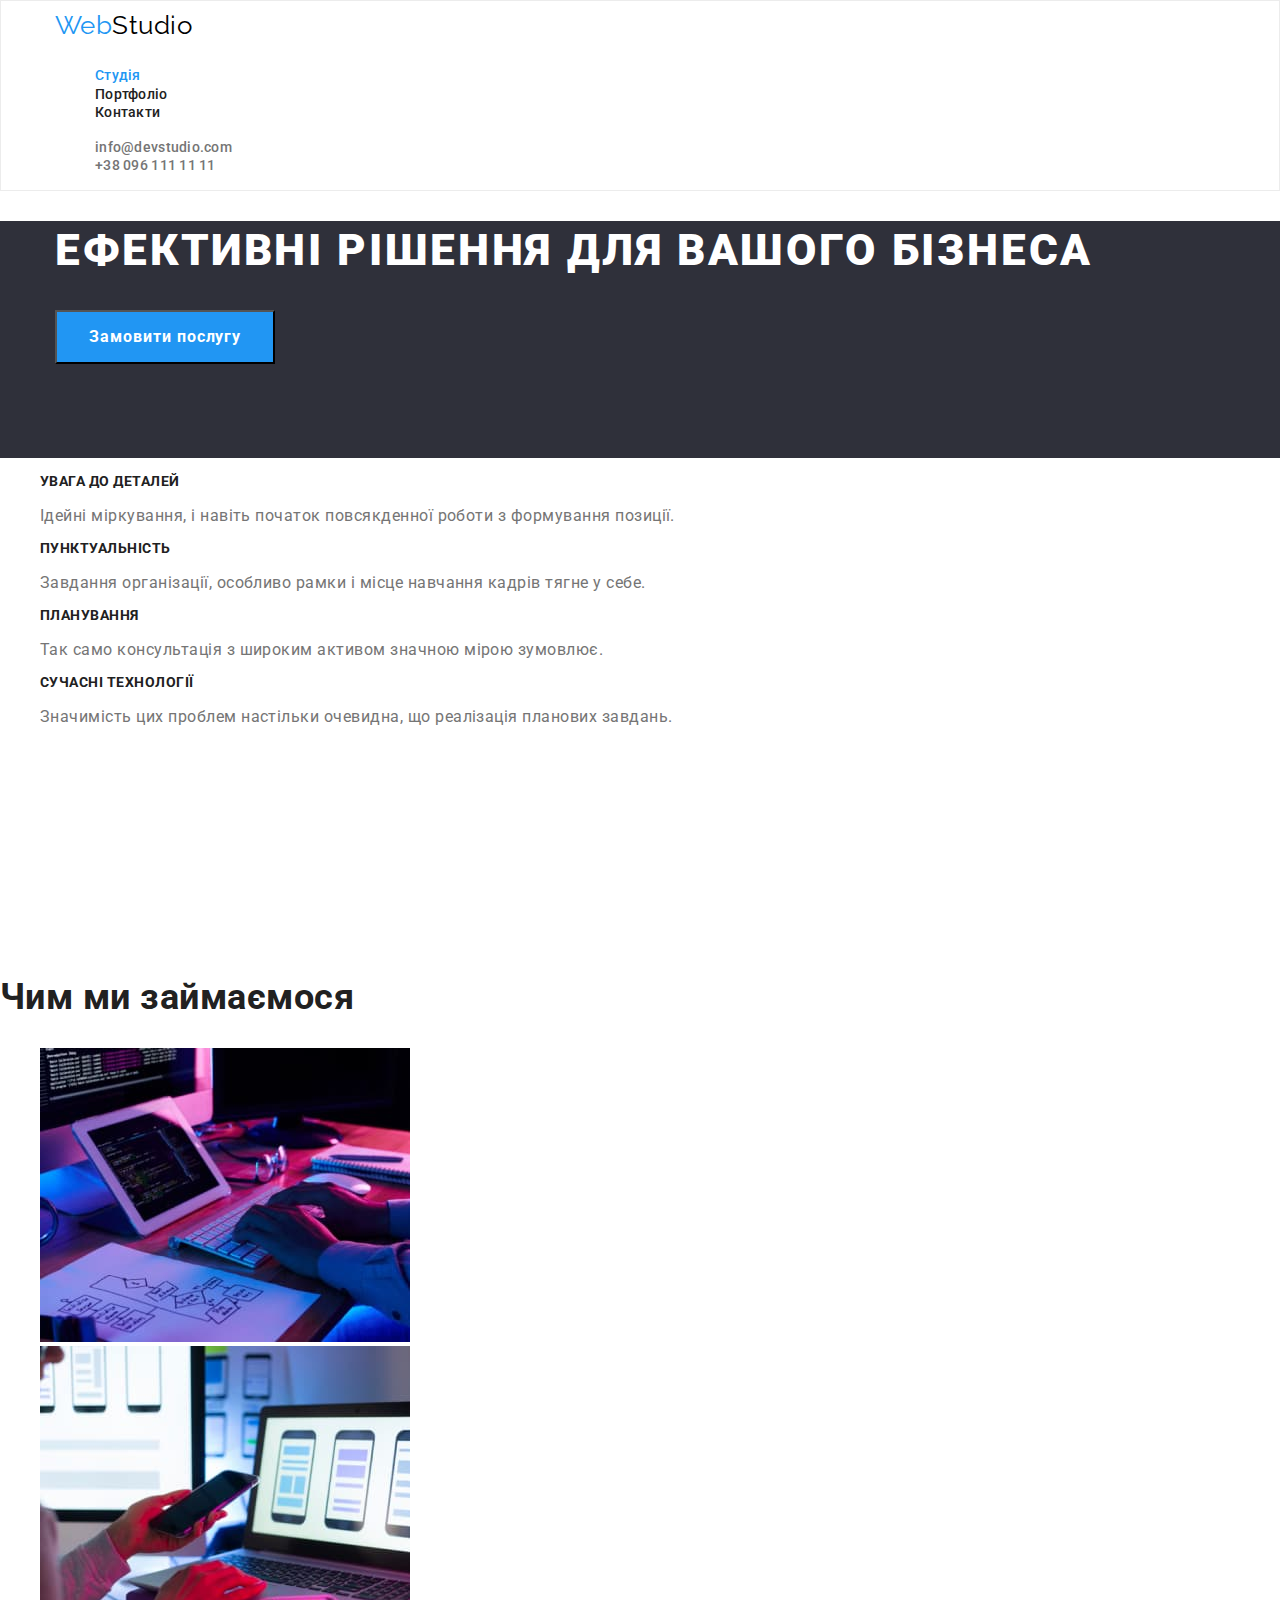
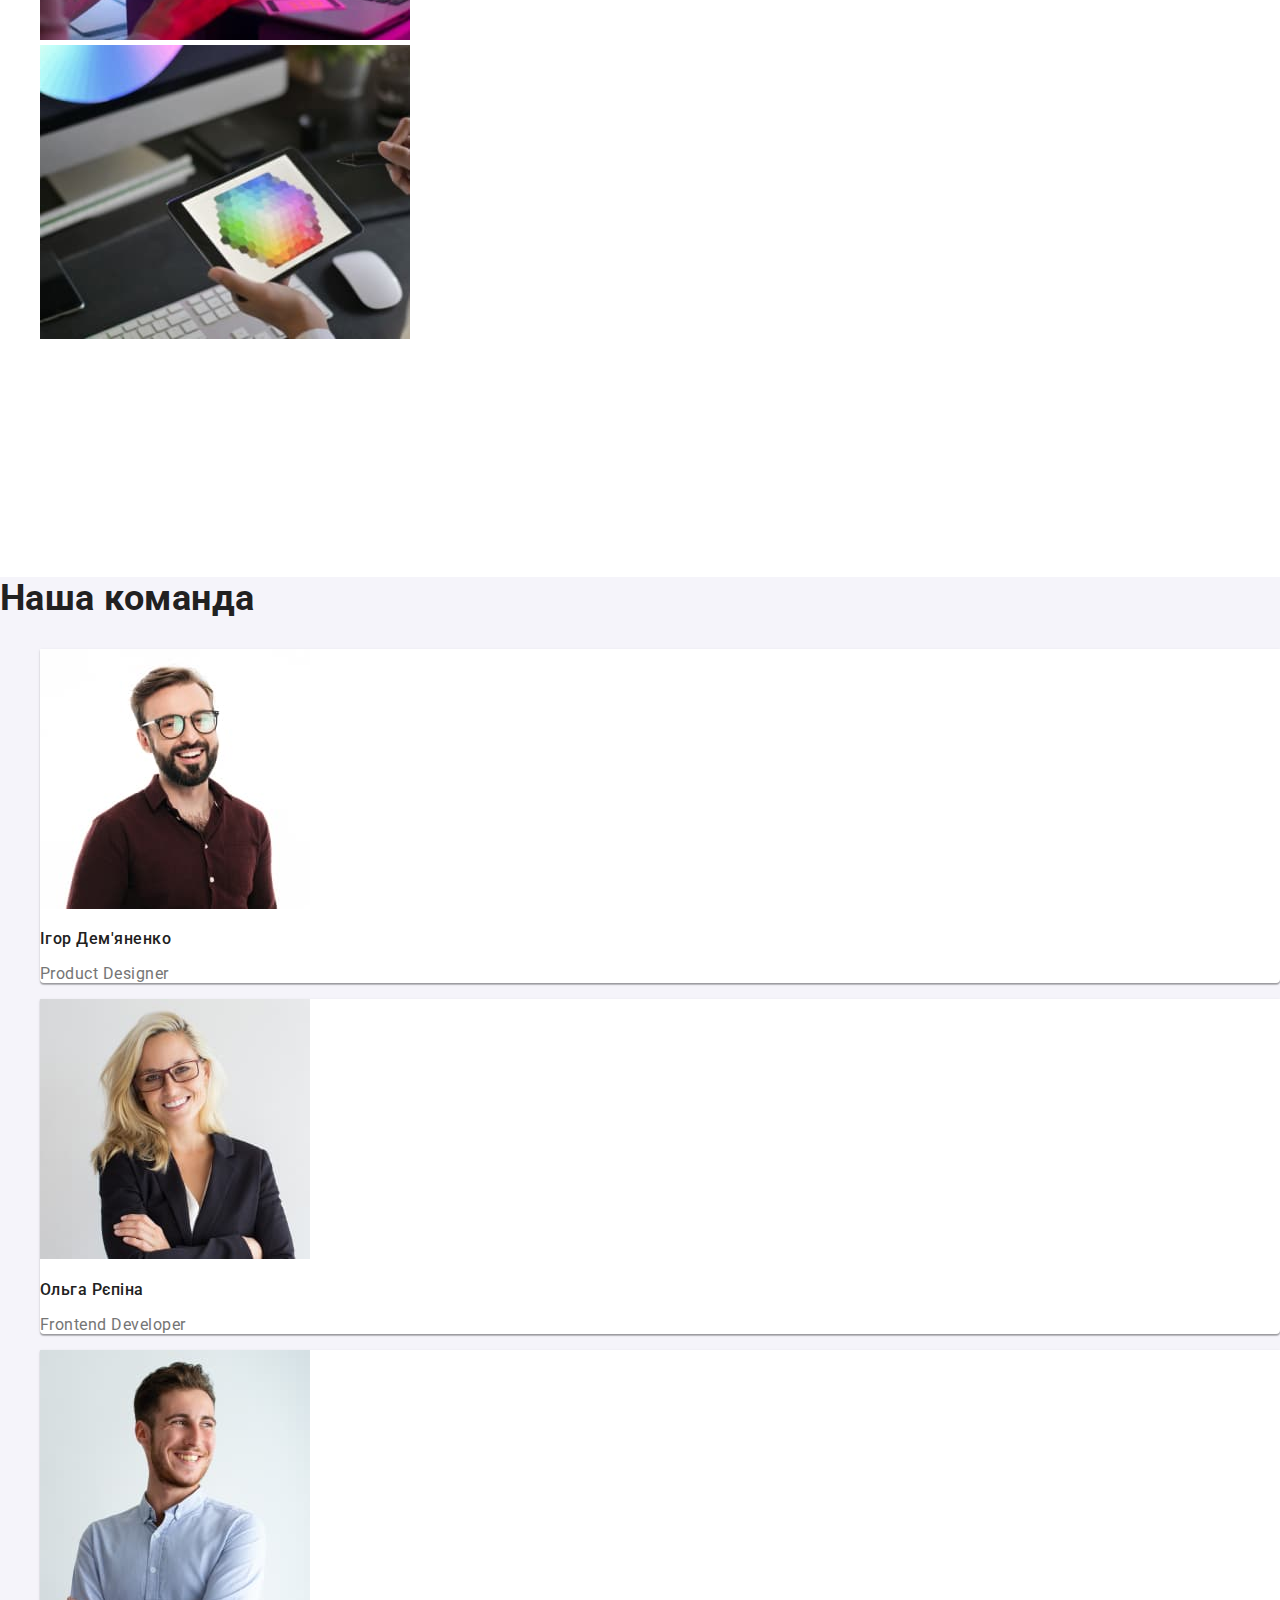
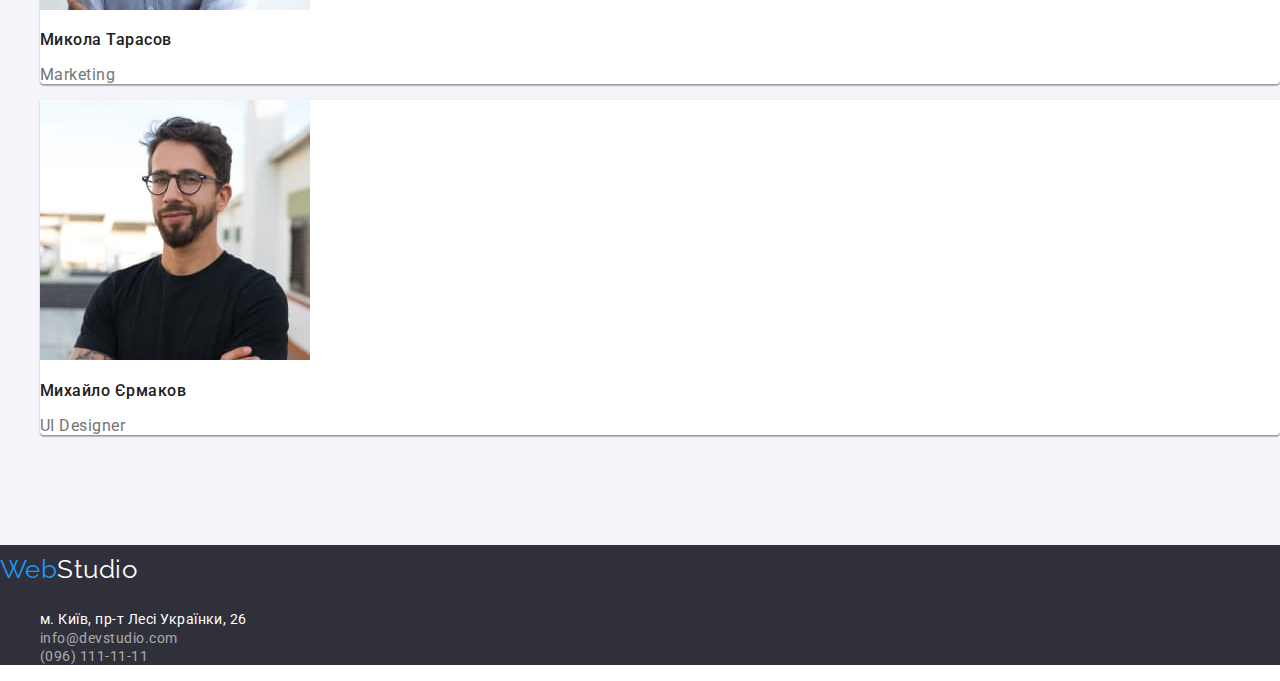
==== index.html @ f7957f2c "Створив контейнери" ====
<!DOCTYPE html>
<html lang="uk">
  <head>
    <meta charset="UTF-8" />
    <meta http-equiv="X-UA-Compatible" content="IE=edge" />
    <meta name="viewport" content="width=device-width, initial-scale=1.0" />
    <title>Document</title>
    <link rel="preconnect" href="https://fonts.googleapis.com" />
    <link rel="preconnect" href="https://fonts.gstatic.com" crossorigin />
    <link
      href="https://fonts.googleapis.com/css2?family=Raleway:wght@700&family=Roboto:wght@400;500;700;900&display=swap"
      rel="stylesheet"
    />
    <link
      rel="stylesheet"
      href="https://cdnjs.cloudflare.com/ajax/libs/modern-normalize/1.1.0/modern-normalize.min.css"
    />
    <link rel="stylesheet" href="./css/styles.css" />
  </head>

  <body>
    <!-- Шапка сайта -->

    <header class="header">
      <div class="container">
        <a href="./index.html" lang="en" class="logo">
          <span class="logo-web">Web</span
          ><span class="logo-studio">Studio</span>
        </a>

        <nav>
          <ul class="site-nav list">
            <li><a href="./index.html" class="link current">Студія</a></li>
            <li><a href="./portfolio.html" class="link">Портфоліо</a></li>
            <li><a href="#" class="link">Контакти</a></li>
          </ul>
        </nav>

        <ul class="nav list">
          <li>
            <a href="mailto:info@devstudio.com" class="item"
              >info@devstudio.com</a
            >
          </li>
          <li>
            <a href="tel:+380961111111" class="item">+38 096 111 11 11</a>
          </li>
        </ul>
      </div>
    </header>

    <main>
      <!-- Герой -->
      <section class="hero">
        <div class="container">
          <h1 class="hero-title">Ефективні рішення для вашого бізнеса</h1>
          <button class="button" type="button">Замовити послугу</button>
        </div>
      </section>

      <!-- Переваги -->
      <section class="section">
        <h2 hidden>Наши переваги</h2>
        <ul class="section list">
          <li>
            <h3 class="section-title">Увага до деталей</h3>
            <p class="subtitle">
              Ідейні міркування, і навіть початок повсякденної роботи з
              формування позиції.
            </p>
          </li>
          <li>
            <h3 class="section-title">Пунктуальність</h3>
            <p class="subtitle">
              Завдання організації, особливо рамки і місце навчання кадрів тягне
              у себе.
            </p>
          </li>
          <li>
            <h3 class="section-title">Планування</h3>
            <p class="subtitle">
              Так само консультація з широким активом значною мірою зумовлює.
            </p>
          </li>
          <li>
            <h3 class="section-title">Сучасні технології</h3>
            <p class="subtitle">
              Значимість цих проблем настільки очевидна, що реалізація планових
              завдань.
            </p>
          </li>
        </ul>
      </section>

      <!-- Що робимо -->
      <section class="section-work">
        <h2 class="work-title">Чим ми займаємося</h2>
        <ul class="section list">
          <li>
            <img
              src="./images/pict1.jpg"
              alt="Друкує на клавіатурі компьютера"
              width="370"
            />
          </li>
          <li>
            <img
              src="./images/pict2.jpg"
              alt="Працює з ноутбуком"
              width="370"
            />
          </li>
          <li>
            <img src="./images/pict3.jpg" alt="Малює на планшеті" width="370" />
          </li>
        </ul>
      </section>

      <!-- Наша команда -->
      <section class="section-team">
        <h2 class="team-title">Наша команда</h2>
        <ul class="team list">
          <li class="tiam-foto">
            <img src="./images/photo1.jpg" alt="Ігор" width="270" />
            <h3 class="title">Ігор Дем'яненко</h3>
            <p class="subtitle">Product Designer</p>
          </li>
          <li class="tiam-foto">
            <img src="./images/photo2.jpg" alt="Ольга" width="270" />
            <h3 class="title">Ольга Рєпіна</h3>
            <p class="subtitle">Frontend Developer</p>
          </li>
          <li class="tiam-foto">
            <img src="./images/photo3.jpg" alt="Микола" width="270" />
            <h3 class="title">Микола Тарасов</h3>
            <p class="subtitle">Marketing</p>
          </li>
          <li class="tiam-foto">
            <img src="./images/photo4.jpg" alt="Михайло" width="270" />
            <h3 class="title">Михайло Єрмаков</h3>
            <p class="subtitle">UI Designer</p>
          </li>
        </ul>
      </section>
    </main>

    <!-- Футер -->
    <footer class="footer">
      <a href="./index.html" lang="en" class="logo">
        <span class="logo-webf">Web</span
        ><span class="logo-studiof">Studio</span>
      </a>

      <address>
        <ul class="nav list">
          <li>
            <a
              class="items"
              href="https://goo.gl/maps/CPtrU1FHBa2aNyZL9"
              target="_blank"
              rel="noopener noreferrer nofollow"
            >
              м. Київ, пр-т Лесі Українки, 26</a
            >
          </li>
          <li>
            <a class="items-contact" href="mailto:info@devstudio.com"
              >info@devstudio.com</a
            >
          </li>
          <li>
            <a class="items-contact" href="tel:+380961111111"
              >(096) 111-11-11</a
            >
          </li>
        </ul>
      </address>
    </footer>
  </body>
</html>
---- css/styles.css ----
/* колір основного тексту #212121*/
/* вторинний колір тексту rgba(117, 117, 117, 1) */
/* білий #FFFFFF */
/* акцент #2196F3 */
/* вторинний колір фона #F5F4FA */
/* колір контактів #757575 */

:root {
  --primary-text-color: #212121;
  --color-white: #ffffff;
  --text-color: #757575;
  --accent-color: #2196f3;
  --background-color-primary: #2f303a;
  --background-color: #f5f5f5;
  --background-color-sekondary: #f5f4fa;
  --color-logo: #000000;
  --background-color-button: #188ce8;
  --font-family-primary: Roboto;
  --font-family-sekondary: Raleway;
  --color-text-contact: rgba(255, 255, 255, 0.6);
}

body {
  color: var(--primary-text-color);
  font-family: Roboto, sans-serif;
  letter-spacing: 0.03em;
}

.list {
  list-style: none;
}

/* Лого */

.header {
  border: 1px solid #ececec;
}
.container {
  width: 100%;
  max-width: 1200px;
  margin: 0 auto;
  padding: 0 15px;
}

.logo {
  padding-top: 24px;
  padding-bottom: 25px;

  font-family: var(--font-family-sekondary);
  font-size: 26px;
  line-height: 1.9;
  text-decoration: none;
}
.logo .logo-web {
  color: var(--accent-color);
}
.logo .logo-web:hover,
.logo .logo-web:focus {
  color: var(--primary-text-color);
}

.logo .logo-studio {
  color: var(--color-logo);
}

.logo .logo-studio:hover,
.logo .logo-studio:focus {
  color: var(--accent-color);
}

.site-nav .link {
  color: var(--primary-text-color);
  padding: 32px 0;

  font-weight: 500;
  font-size: 14px;
  line-height: 1.14;
  letter-spacing: 0.02em;
  text-decoration: none;
}

.site-nav .link:hover,
.site-nav .link:focus {
  color: var(--accent-color);
}

.site-nav .link.current {
  color: var(--accent-color);
}

.nav .item {
  color: var(--text-color);

  font-weight: 500;
  font-size: 14px;
  line-height: 1.14;
  letter-spacing: 0.02em;
  text-decoration: none;
}

.nav .item:hover,
.nav .item:focus {
  color: var(--accent-color);
}

/* Стилі для index.html */

/* Header */

.header {
  background-color: var(--color-white);
}

/* Hero */

.hero {
  padding-bottom: 94px;

  background-color: var(--background-color-primary);
}

.conteiner-hero {
}
.hero-title {
  color: var(--color-white);

  font-weight: 900;
  font-size: 44px;
  line-height: 1.36;
  letter-spacing: 0.06em;
  text-transform: uppercase;
}

.button {
  cursor: pointer;

  padding: 10px 32px;

  color: var(--color-white);
  background-color: var(--accent-color);

  font-family: inherit;
  font-weight: 700;
  font-size: 16px;
  line-height: 1.88;
  letter-spacing: 0.06em;
}

.button:hover,
.button:focus {
  color: var(--color-white);
  background-color: var(--background-color-button);
}

/* Section Переваги */

.section {
  padding-bottom: 94px;
}

.section-title {
  color: var(--primary-text-color);

  font-size: 14px;
  line-height: 1.14;
  text-transform: uppercase;
}

.subtitle {
  color: var(--text-color);

  font-size: 14px;
  line-height: 1.7;
}

/* Section Що робимо */
.section-work {
  padding-bottom: 94px;
}

.work-title {
  color: var(--primary-text-color);

  font-size: 36px;
  line-height: 1.17;
}

/* Section Наша команда */

.section-team {
  padding-bottom: 94px;
  background-color: var(--background-color-sekondary);
}
.team-title {
  color: var(--primary-text-color);

  font-size: 36px;
  line-height: 1.17;
}

.tiam-foto {
  background-color: var(--color-white);
  box-shadow: 0px 1px 3px rgba(0, 0, 0, 0.12), 0px 1px 1px rgba(0, 0, 0, 0.14),
    0px 2px 1px rgba(0, 0, 0, 0.2);
  border-radius: 0px 0px 4px 4px;
}

.title {
  color: var(--primary-text-color);

  font-weight: 500;
  font-size: 16px;
  line-height: 1.19;
}

.subtitle {
  color: var(--text-color);

  font-size: 16px;
  line-height: 1.19;
}

/* Footer */

.logo .logo-webf {
  color: var(--accent-color);
}

.logo .logo-webf:hover,
.logo .logo-webf:focus {
  color: var(--color-white);
}

.logo .logo-studiof {
  color: var(--color-white);
}

.logo .logo-studiof:hover,
.logo .logo-studiof:focus {
  color: var(--accent-color);
}

.footer {
  background-color: var(--background-color-primary);
}

.nav .items {
  color: var(--color-white);

  font-style: normal;
  font-size: 14px;
  line-height: 1.17;
  text-decoration: none;
}

.nav .items:hover,
.nav .items:focus {
  color: var(--accent-color);
}

.nav .items-contact {
  color: var(--color-text-contact);

  font-style: normal;
  font-size: 14px;
  line-height: 1.17;
  text-decoration: none;
}

.nav .items-contact:hover,
.nav .items-contact:focus {
  color: var(--accent-color);
}

/* Стилі для portfolio.html */

/* Кнопки навігації */
.project {
  padding-top: 94px;
  padding-bottom: 94px;
}

.btn {
  display: flex;
  justify-content: center;
  margin-bottom: 50px;
}

.buttons {
  cursor: pointer;

  padding: 6px 22px;

  color: var(--primary-text-color);
  background-color: var(--background-color-sekondary);
  box-shadow: 0px 3px 1px rgba(0, 0, 0, 0.1), 0px 1px 2px rgba(0, 0, 0, 0.08),
    0px 2px 2px rgba(0, 0, 0, 0.12);
  border-radius: 4px;
  border: none;

  font-family: inherit;
  font-weight: 500;
  font-size: 16px;
  line-height: 1.63;
  text-align: center;
}

.buttons:hover,
.buttons:focus {
  color: var(--color-white);
  background-color: var(--accent-color);
}

/* Наші проекти */

.section-project {
  background-color: var(--color-white);
  border: 1px solid #eeeeee;
}

.aside-subject {
  color: var(--primary-text-color);

  font-size: 18px;
  line-height: 2;
  letter-spacing: 0.06em;
}

.subject {
  color: var(--text-color);

  font-size: 16px;
  line-height: 1.88;
}
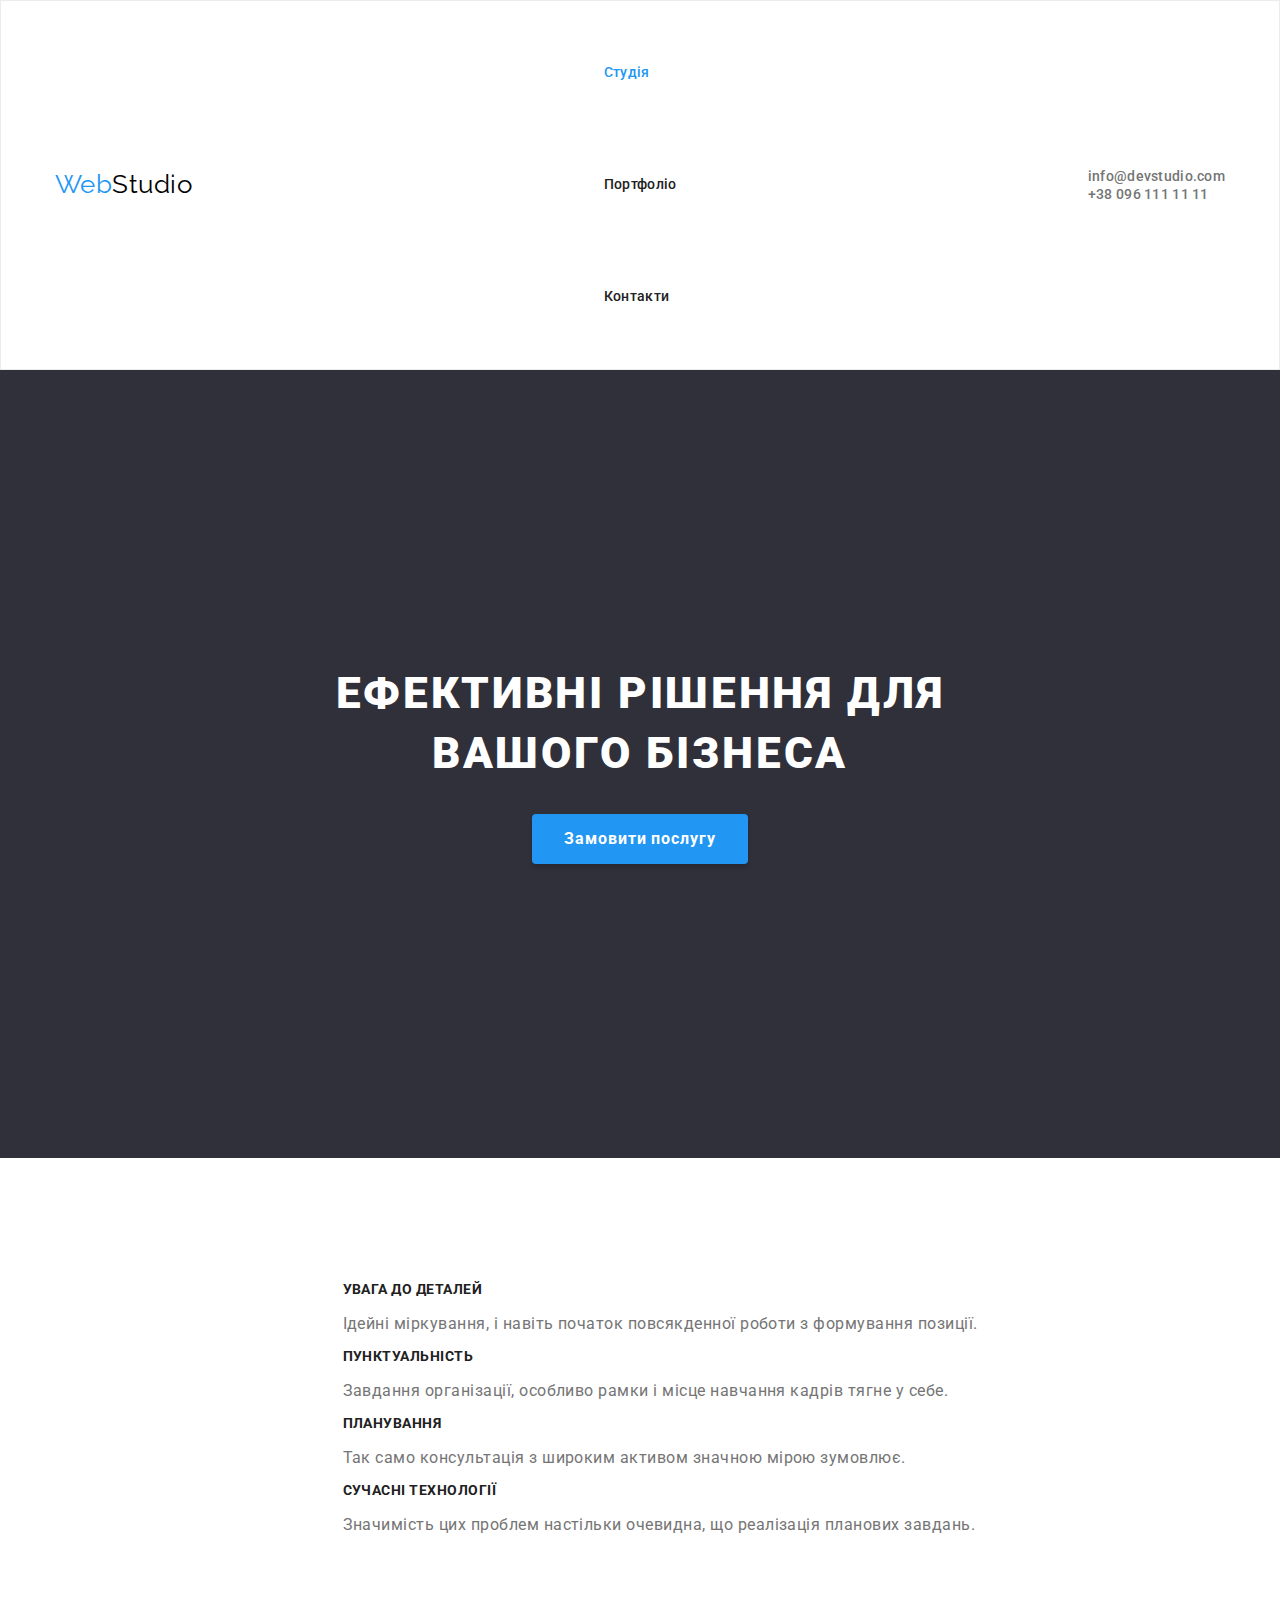
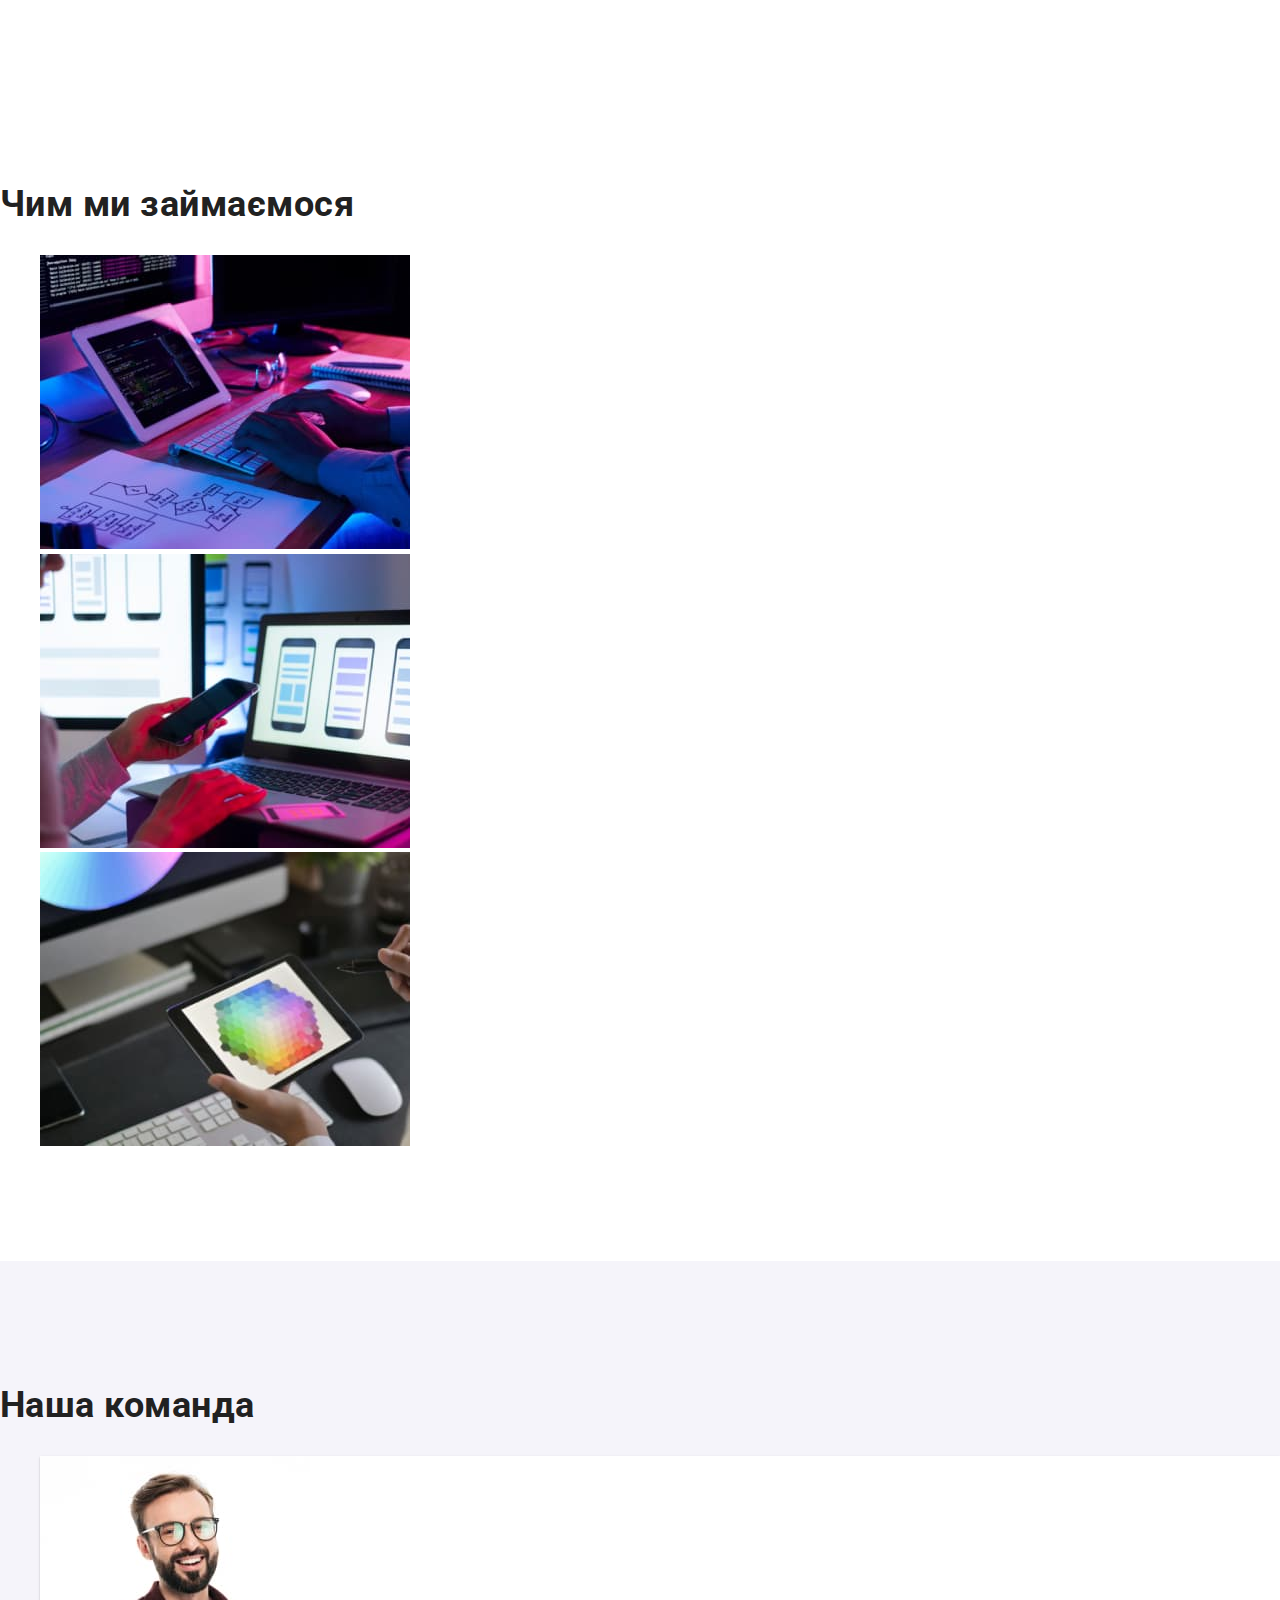
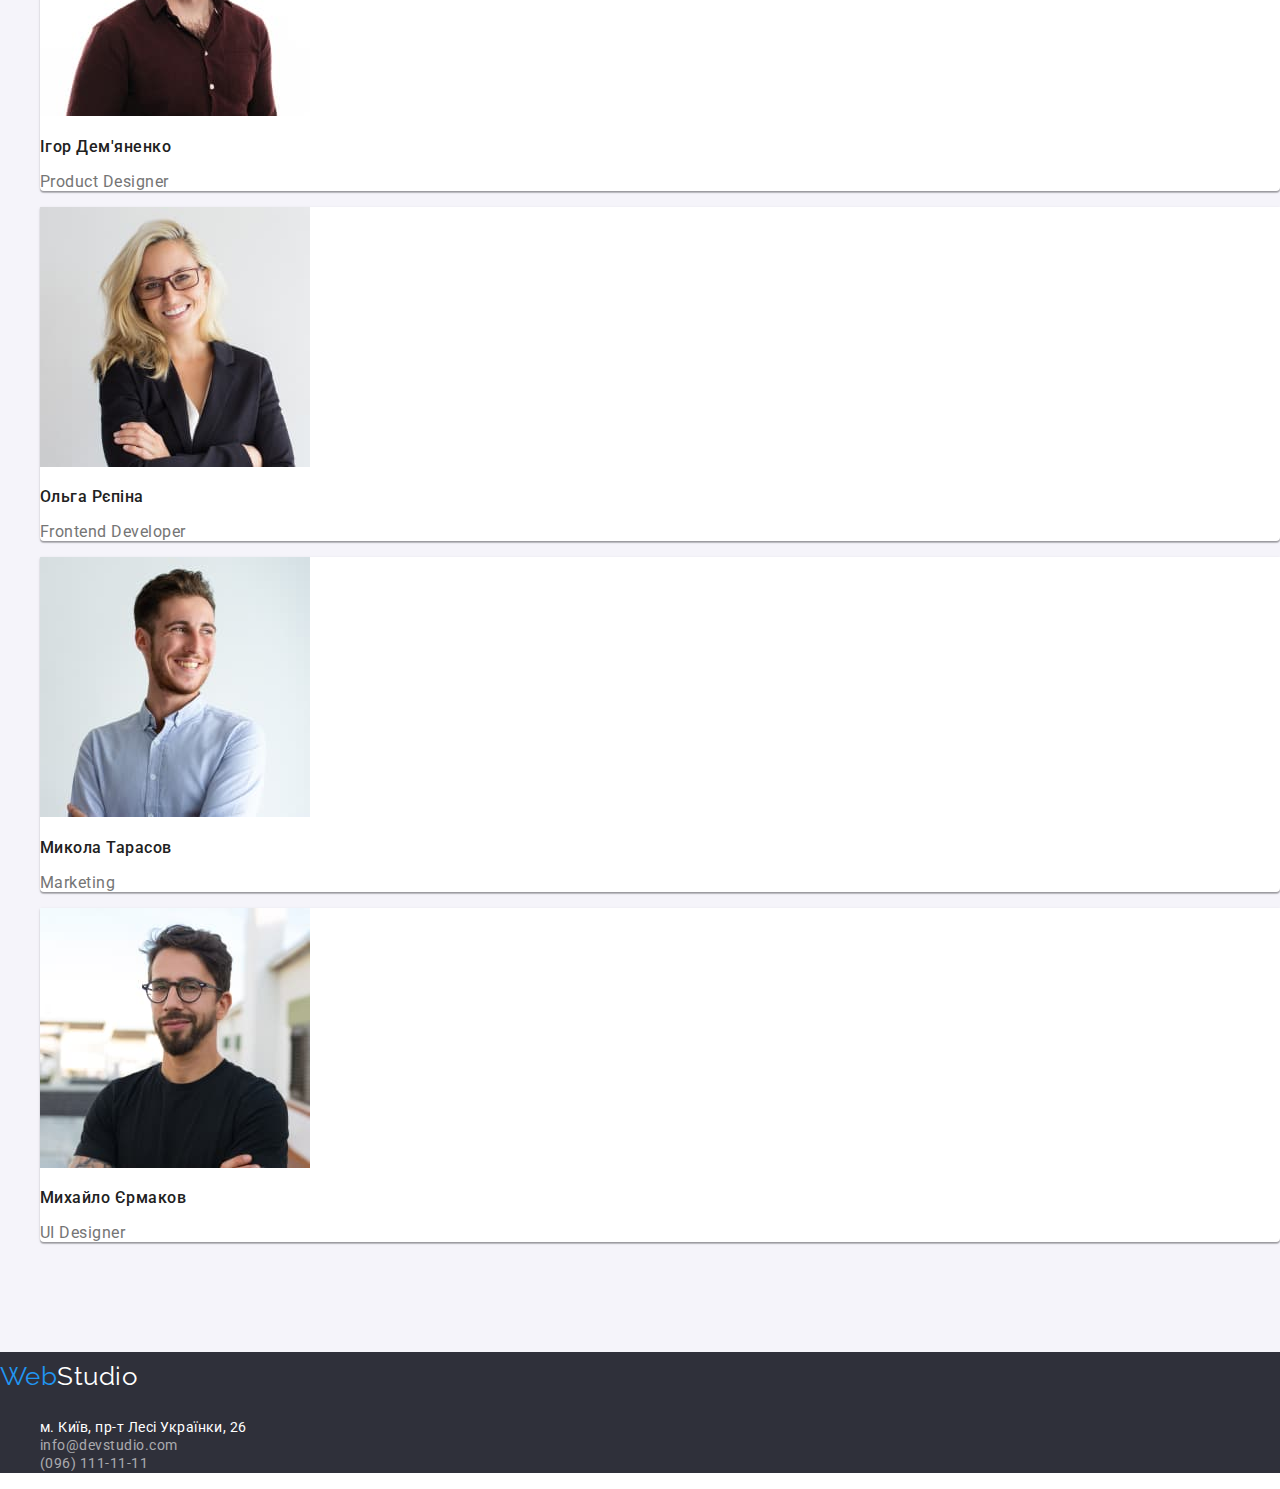
==== commit 18297825: "Вирівняв героя" ====
--- a/index.html
+++ b/index.html
@@ -22,17 +22,21 @@
     <!-- Шапка сайта -->
 
     <header class="header">
-      <div class="container">
+      <div class="container-header">
         <a href="./index.html" lang="en" class="logo">
           <span class="logo-web">Web</span
           ><span class="logo-studio">Studio</span>
         </a>
 
         <nav>
-          <ul class="site-nav list">
-            <li><a href="./index.html" class="link current">Студія</a></li>
-            <li><a href="./portfolio.html" class="link">Портфоліо</a></li>
-            <li><a href="#" class="link">Контакти</a></li>
+          <ul class="list">
+            <li class="nav-item">
+              <a href="./index.html" class="link current">Студія</a>
+            </li>
+            <li class="nav-item">
+              <a href="./portfolio.html" class="link">Портфоліо</a>
+            </li>
+            <li class="nav-item"><a href="#" class="link">Контакти</a></li>
           </ul>
         </nav>
 
@@ -52,44 +56,46 @@
     <main>
       <!-- Герой -->
       <section class="hero">
-        <div class="container">
+        <div class="container-hero">
           <h1 class="hero-title">Ефективні рішення для вашого бізнеса</h1>
           <button class="button" type="button">Замовити послугу</button>
         </div>
       </section>
 
       <!-- Переваги -->
-      <section class="section">
-        <h2 hidden>Наши переваги</h2>
-        <ul class="section list">
-          <li>
-            <h3 class="section-title">Увага до деталей</h3>
-            <p class="subtitle">
-              Ідейні міркування, і навіть початок повсякденної роботи з
-              формування позиції.
-            </p>
-          </li>
-          <li>
-            <h3 class="section-title">Пунктуальність</h3>
-            <p class="subtitle">
-              Завдання організації, особливо рамки і місце навчання кадрів тягне
-              у себе.
-            </p>
-          </li>
-          <li>
-            <h3 class="section-title">Планування</h3>
-            <p class="subtitle">
-              Так само консультація з широким активом значною мірою зумовлює.
-            </p>
-          </li>
-          <li>
-            <h3 class="section-title">Сучасні технології</h3>
-            <p class="subtitle">
-              Значимість цих проблем настільки очевидна, що реалізація планових
-              завдань.
-            </p>
-          </li>
-        </ul>
+      <section class="section-benefits">
+        <div class="container-benefits">
+          <h2 hidden>Наши переваги</h2>
+          <ul class="section list">
+            <li>
+              <h3 class="section-title">Увага до деталей</h3>
+              <p class="subtitle">
+                Ідейні міркування, і навіть початок повсякденної роботи з
+                формування позиції.
+              </p>
+            </li>
+            <li>
+              <h3 class="section-title">Пунктуальність</h3>
+              <p class="subtitle">
+                Завдання організації, особливо рамки і місце навчання кадрів
+                тягне у себе.
+              </p>
+            </li>
+            <li>
+              <h3 class="section-title">Планування</h3>
+              <p class="subtitle">
+                Так само консультація з широким активом значною мірою зумовлює.
+              </p>
+            </li>
+            <li>
+              <h3 class="section-title">Сучасні технології</h3>
+              <p class="subtitle">
+                Значимість цих проблем настільки очевидна, що реалізація
+                планових завдань.
+              </p>
+            </li>
+          </ul>
+        </div>
       </section>
 
       <!-- Що робимо -->
--- a/css/styles.css
+++ b/css/styles.css
@@ -35,7 +35,11 @@
 .header {
   border: 1px solid #ececec;
 }
-.container {
+
+.container-header {
+  display: flex;
+  justify-content: space-between;
+  align-items: center;
   width: 100%;
   max-width: 1200px;
   margin: 0 auto;
@@ -68,8 +72,14 @@
   color: var(--accent-color);
 }
 
-.site-nav .link {
-  color: var(--primary-text-color);
+.nav-item {
+  display: flex;
+  padding: 16px 0;
+  margin: 0;
+}
+.nav-item .link {
+  color: var(--primary-text-color);
+  display: block;
   padding: 32px 0;
 
   font-weight: 500;
@@ -79,12 +89,12 @@
   text-decoration: none;
 }
 
-.site-nav .link:hover,
-.site-nav .link:focus {
-  color: var(--accent-color);
-}
-
-.site-nav .link.current {
+.nav-item .link:hover,
+.nav-item .link:focus {
+  color: var(--accent-color);
+}
+
+.nav-item .link.current {
   color: var(--accent-color);
 }
 
@@ -103,38 +113,52 @@
   color: var(--accent-color);
 }
 
-/* Стилі для index.html */
-
-/* Header */
-
-.header {
-  background-color: var(--color-white);
-}
-
 /* Hero */
 
 .hero {
-  padding-bottom: 94px;
-
   background-color: var(--background-color-primary);
-}
-
-.conteiner-hero {
-}
+  padding: 94px 0;
+}
+
+.container-hero {
+  display: block;
+  justify-content: center;
+  flex-wrap: wrap;
+  width: 100%;
+  max-width: 1200px;
+  margin: 0 auto;
+}
+
 .hero-title {
+  display: flex;
+  justify-content: center;
+  width: 696px;
+  padding-top: 200px;
+  margin-top: 0;
+  margin-bottom: 30px;
+  margin-left: auto;
+  margin-right: auto;
   color: var(--color-white);
 
   font-weight: 900;
   font-size: 44px;
   line-height: 1.36;
   letter-spacing: 0.06em;
+  text-align: center;
   text-transform: uppercase;
 }
 
 .button {
   cursor: pointer;
 
+  display: flex;
+  justify-content: center;
+  align-items: center;
+  min width: 216px;
   padding: 10px 32px;
+  margin-bottom: 200px;
+  margin-left: auto;
+  margin-right: auto;
 
   color: var(--color-white);
   background-color: var(--accent-color);
@@ -144,6 +168,11 @@
   font-size: 16px;
   line-height: 1.88;
   letter-spacing: 0.06em;
+  text-align: center;
+  box-shadow: 0px 4px 4px rgba(0, 0, 0, 0.15);
+  border-radius: 4px;
+  border: none;
+  background: #2196f3;
 }
 
 .button:hover,
@@ -153,11 +182,18 @@
 }
 
 /* Section Переваги */
-
-.section {
-  padding-bottom: 94px;
-}
-
+.section-benefits {
+  padding: 94px 0;
+}
+
+.container-benefits {
+  display: flex;
+  justify-content: center;
+  align-items: center;
+  max-width: 1200px;
+  margin: 0 auto;
+  padding: 0 15px;
+}
 .section-title {
   color: var(--primary-text-color);
 
@@ -175,7 +211,7 @@
 
 /* Section Що робимо */
 .section-work {
-  padding-bottom: 94px;
+  padding: 94px 0;
 }
 
 .work-title {
@@ -188,7 +224,7 @@
 /* Section Наша команда */
 
 .section-team {
-  padding-bottom: 94px;
+  padding: 94px 0;
   background-color: var(--background-color-sekondary);
 }
 .team-title {
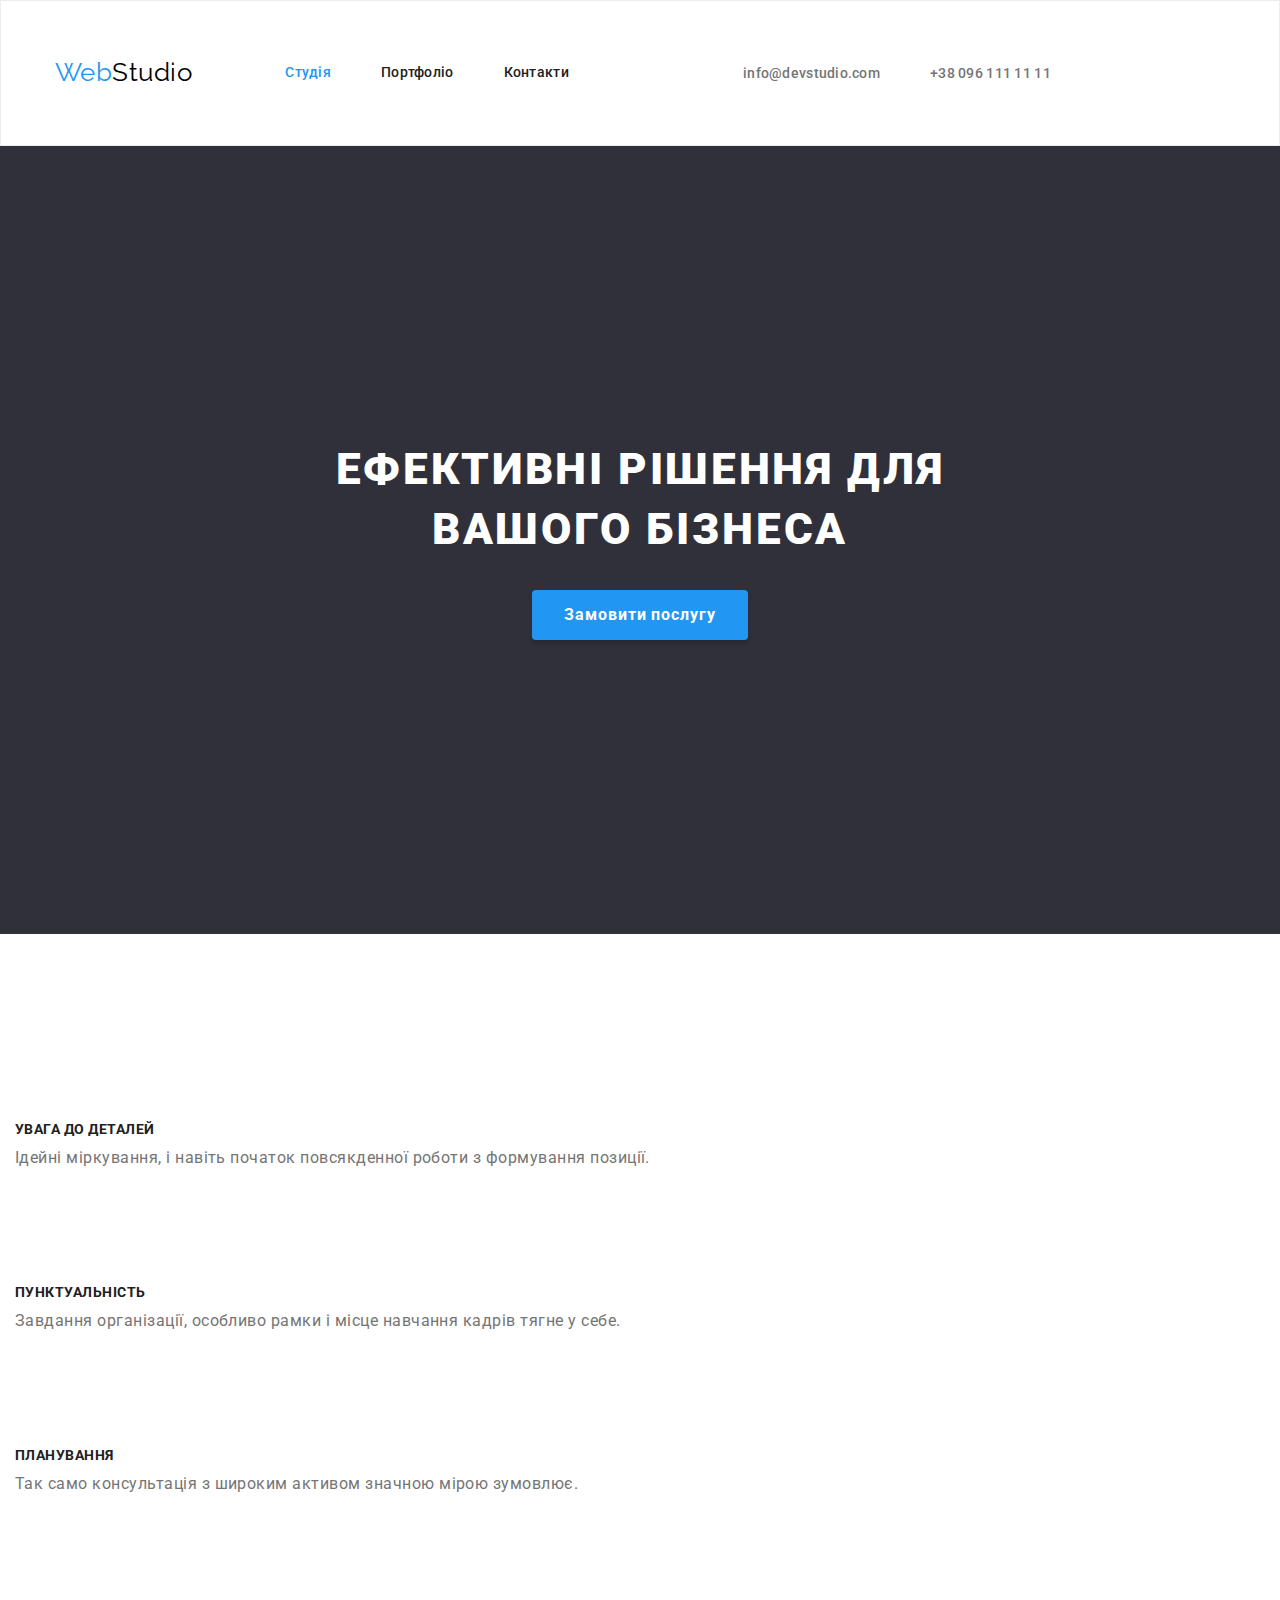
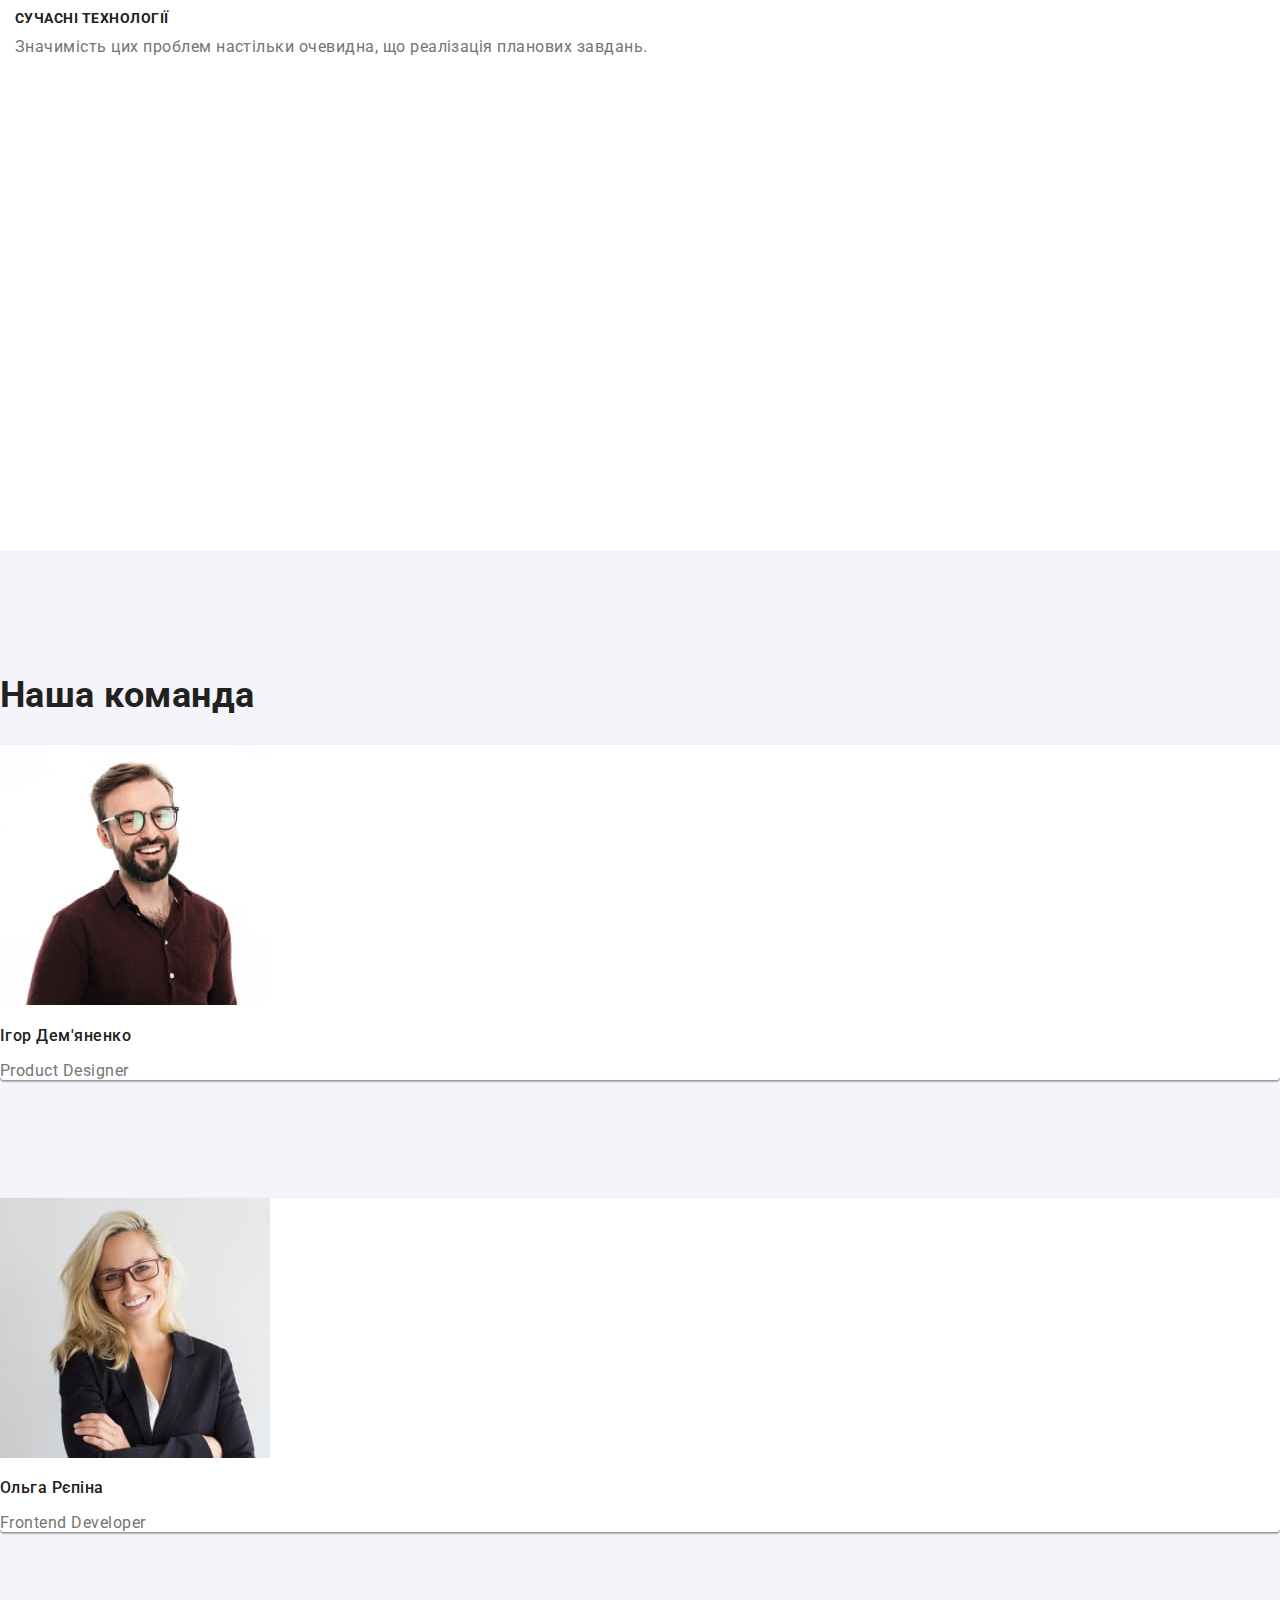
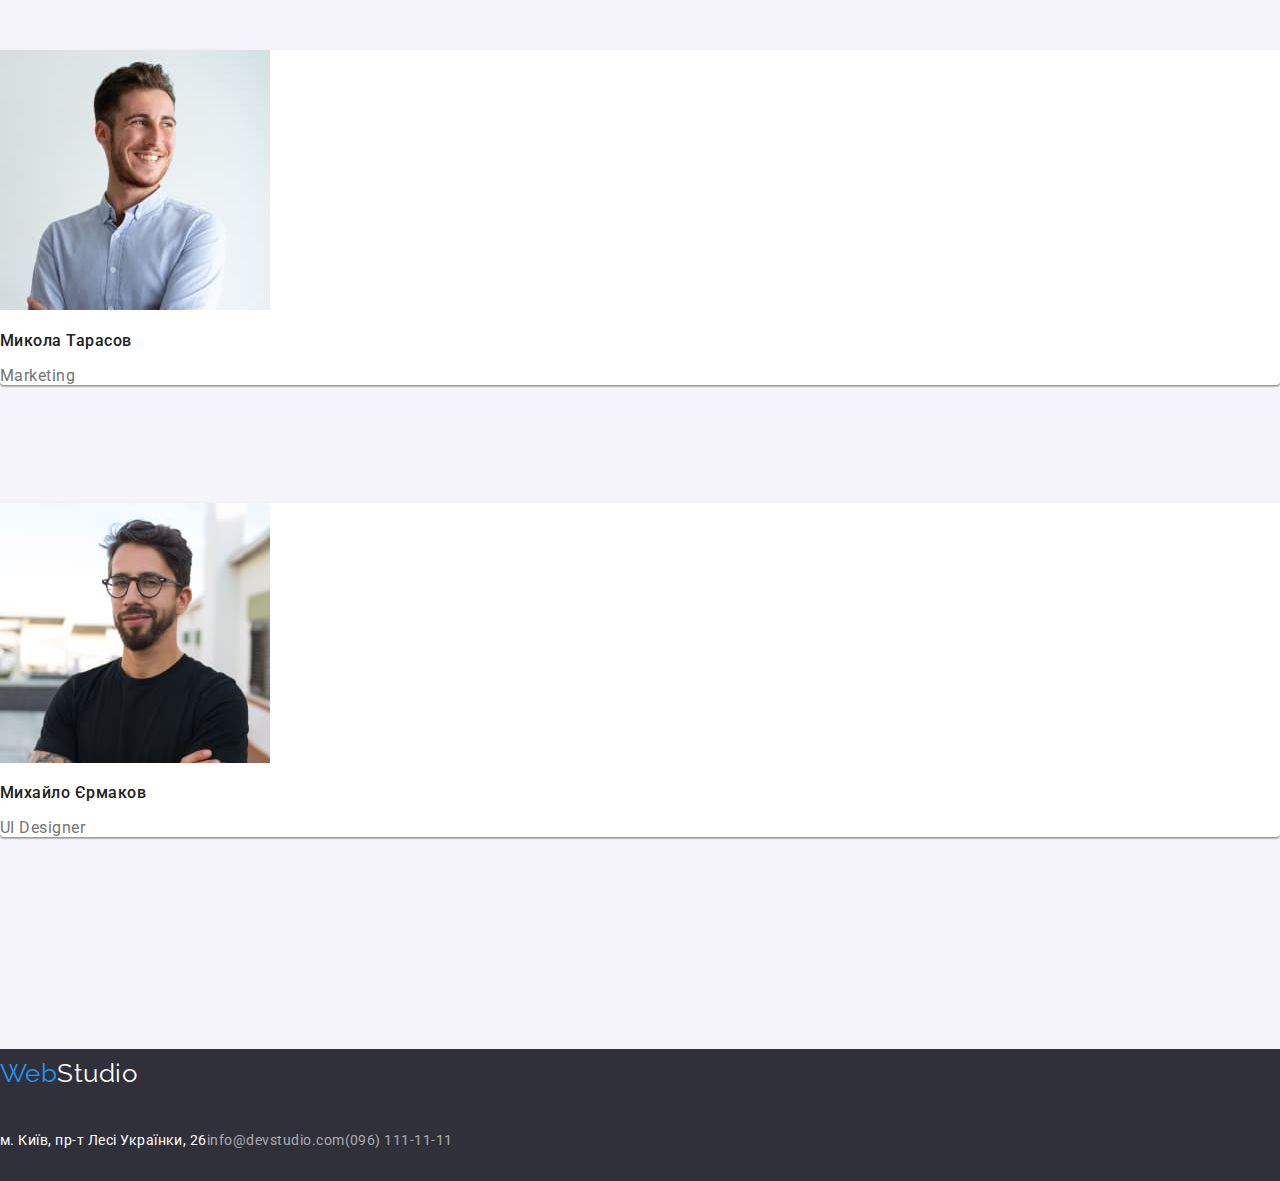
==== commit 4115c7f8: "Видалив наша робота" ====
--- a/index.html
+++ b/index.html
@@ -29,24 +29,24 @@
         </a>
 
         <nav>
-          <ul class="list">
-            <li class="nav-item">
+          <ul class="nav-site list">
+            <li class="nav-link">
               <a href="./index.html" class="link current">Студія</a>
             </li>
-            <li class="nav-item">
+            <li class="nav-link">
               <a href="./portfolio.html" class="link">Портфоліо</a>
             </li>
-            <li class="nav-item"><a href="#" class="link">Контакти</a></li>
+            <li class="nav-link"><a href="#" class="link">Контакти</a></li>
           </ul>
         </nav>
 
         <ul class="nav list">
-          <li>
+          <li class="nav-contact">
             <a href="mailto:info@devstudio.com" class="item"
               >info@devstudio.com</a
             >
           </li>
-          <li>
+          <li class="nav-contact">
             <a href="tel:+380961111111" class="item">+38 096 111 11 11</a>
           </li>
         </ul>
@@ -66,28 +66,28 @@
       <section class="section-benefits">
         <div class="container-benefits">
           <h2 hidden>Наши переваги</h2>
-          <ul class="section list">
-            <li>
+          <ul class="section-benefits list">
+            <li class="title-benefits">
               <h3 class="section-title">Увага до деталей</h3>
               <p class="subtitle">
                 Ідейні міркування, і навіть початок повсякденної роботи з
                 формування позиції.
               </p>
             </li>
-            <li>
+            <li class="title-benefits">
               <h3 class="section-title">Пунктуальність</h3>
               <p class="subtitle">
                 Завдання організації, особливо рамки і місце навчання кадрів
                 тягне у себе.
               </p>
             </li>
-            <li>
+            <li class="title-benefits">
               <h3 class="section-title">Планування</h3>
               <p class="subtitle">
                 Так само консультація з широким активом значною мірою зумовлює.
               </p>
             </li>
-            <li>
+            <li class="title-benefits">
               <h3 class="section-title">Сучасні технології</h3>
               <p class="subtitle">
                 Значимість цих проблем настільки очевидна, що реалізація
@@ -100,26 +100,7 @@
 
       <!-- Що робимо -->
       <section class="section-work">
-        <h2 class="work-title">Чим ми займаємося</h2>
-        <ul class="section list">
-          <li>
-            <img
-              src="./images/pict1.jpg"
-              alt="Друкує на клавіатурі компьютера"
-              width="370"
-            />
-          </li>
-          <li>
-            <img
-              src="./images/pict2.jpg"
-              alt="Працює з ноутбуком"
-              width="370"
-            />
-          </li>
-          <li>
-            <img src="./images/pict3.jpg" alt="Малює на планшеті" width="370" />
-          </li>
-        </ul>
+       <div class="container-work"> 
       </section>
 
       <!-- Наша команда -->
@@ -147,6 +128,7 @@
             <p class="subtitle">UI Designer</p>
           </li>
         </ul>
+        </div>
       </section>
     </main>
 
--- a/css/styles.css
+++ b/css/styles.css
@@ -21,12 +21,15 @@
 }
 
 body {
+  margin: 0;
   color: var(--primary-text-color);
   font-family: Roboto, sans-serif;
   letter-spacing: 0.03em;
 }
 
 .list {
+  padding: 0;
+  margin: 0;
   list-style: none;
 }
 
@@ -49,15 +52,18 @@
 .logo {
   padding-top: 24px;
   padding-bottom: 25px;
+  margin-right: 93px;
 
   font-family: var(--font-family-sekondary);
   font-size: 26px;
   line-height: 1.9;
   text-decoration: none;
 }
+
 .logo .logo-web {
   color: var(--accent-color);
 }
+
 .logo .logo-web:hover,
 .logo .logo-web:focus {
   color: var(--primary-text-color);
@@ -72,12 +78,17 @@
   color: var(--accent-color);
 }
 
-.nav-item {
-  display: flex;
-  padding: 16px 0;
-  margin: 0;
-}
-.nav-item .link {
+.nav-site {
+  display: flex;
+  padding: 32px 0;
+  margin: 0 auto;
+}
+
+.nav-link:not(:last-child) {
+  margin-right: 50px;
+}
+
+.nav-link .link {
   color: var(--primary-text-color);
   display: block;
   padding: 32px 0;
@@ -89,13 +100,24 @@
   text-decoration: none;
 }
 
-.nav-item .link:hover,
-.nav-item .link:focus {
-  color: var(--accent-color);
-}
-
-.nav-item .link.current {
-  color: var(--accent-color);
+.nav-link .link:hover,
+.nav-link .link:focus {
+  color: var(--accent-color);
+}
+
+.nav-link .link.current {
+  color: var(--accent-color);
+}
+
+.nav {
+  display: flex;
+  padding: 32px 0;
+
+  margin: 0 auto;
+}
+
+.nav-contact:not(:last-child) {
+  margin-right: 50px;
 }
 
 .nav .item {
@@ -118,12 +140,12 @@
 .hero {
   background-color: var(--background-color-primary);
   padding: 94px 0;
+  text-align: center;
 }
 
 .container-hero {
   display: block;
   justify-content: center;
-  flex-wrap: wrap;
   width: 100%;
   max-width: 1200px;
   margin: 0 auto;
@@ -144,35 +166,30 @@
   font-size: 44px;
   line-height: 1.36;
   letter-spacing: 0.06em;
-  text-align: center;
   text-transform: uppercase;
 }
 
 .button {
   cursor: pointer;
-
   display: flex;
   justify-content: center;
   align-items: center;
-  min width: 216px;
+  min-width: 216px;
   padding: 10px 32px;
   margin-bottom: 200px;
   margin-left: auto;
   margin-right: auto;
-
-  color: var(--color-white);
-  background-color: var(--accent-color);
 
   font-family: inherit;
   font-weight: 700;
   font-size: 16px;
   line-height: 1.88;
   letter-spacing: 0.06em;
-  text-align: center;
   box-shadow: 0px 4px 4px rgba(0, 0, 0, 0.15);
   border-radius: 4px;
   border: none;
-  background: #2196f3;
+  color: var(--color-white);
+  background-color: var(--accent-color);
 }
 
 .button:hover,
@@ -187,22 +204,33 @@
 }
 
 .container-benefits {
-  display: flex;
+  display: inline-block;
   justify-content: center;
   align-items: center;
+  width: 100%;
   max-width: 1200px;
   margin: 0 auto;
   padding: 0 15px;
 }
+
+.title-benefits {
+  min-width: 270px;
+}
+
 .section-title {
   color: var(--primary-text-color);
 
+  padding-right: 30px;
+  margin-bottom: 10px;
+  margin-top: 0;
   font-size: 14px;
   line-height: 1.14;
   text-transform: uppercase;
 }
 
 .subtitle {
+  margin-top: 0;
+  margin-bottom: 118px;
   color: var(--text-color);
 
   font-size: 14px;
@@ -212,6 +240,7 @@
 /* Section Що робимо */
 .section-work {
   padding: 94px 0;
+  text-align: center;
 }
 
 .work-title {
@@ -227,6 +256,7 @@
   padding: 94px 0;
   background-color: var(--background-color-sekondary);
 }
+
 .team-title {
   color: var(--primary-text-color);
 
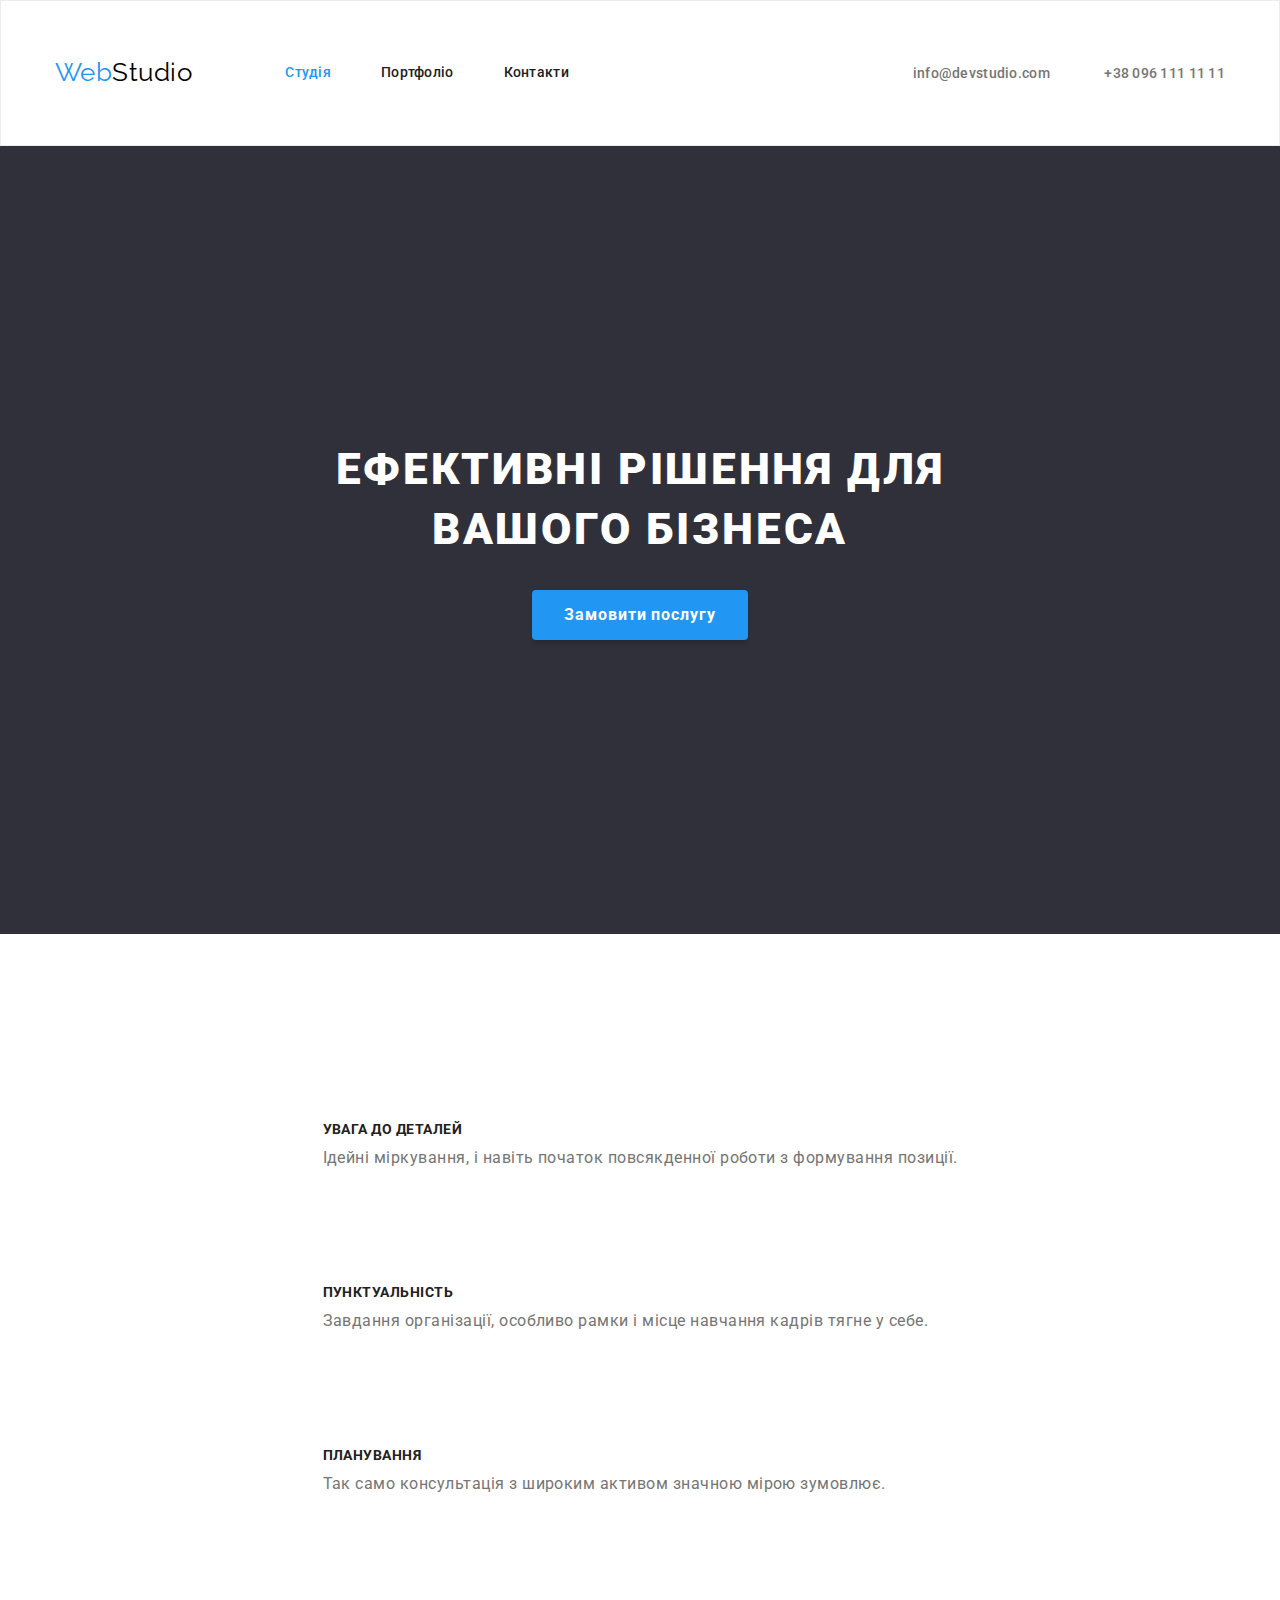
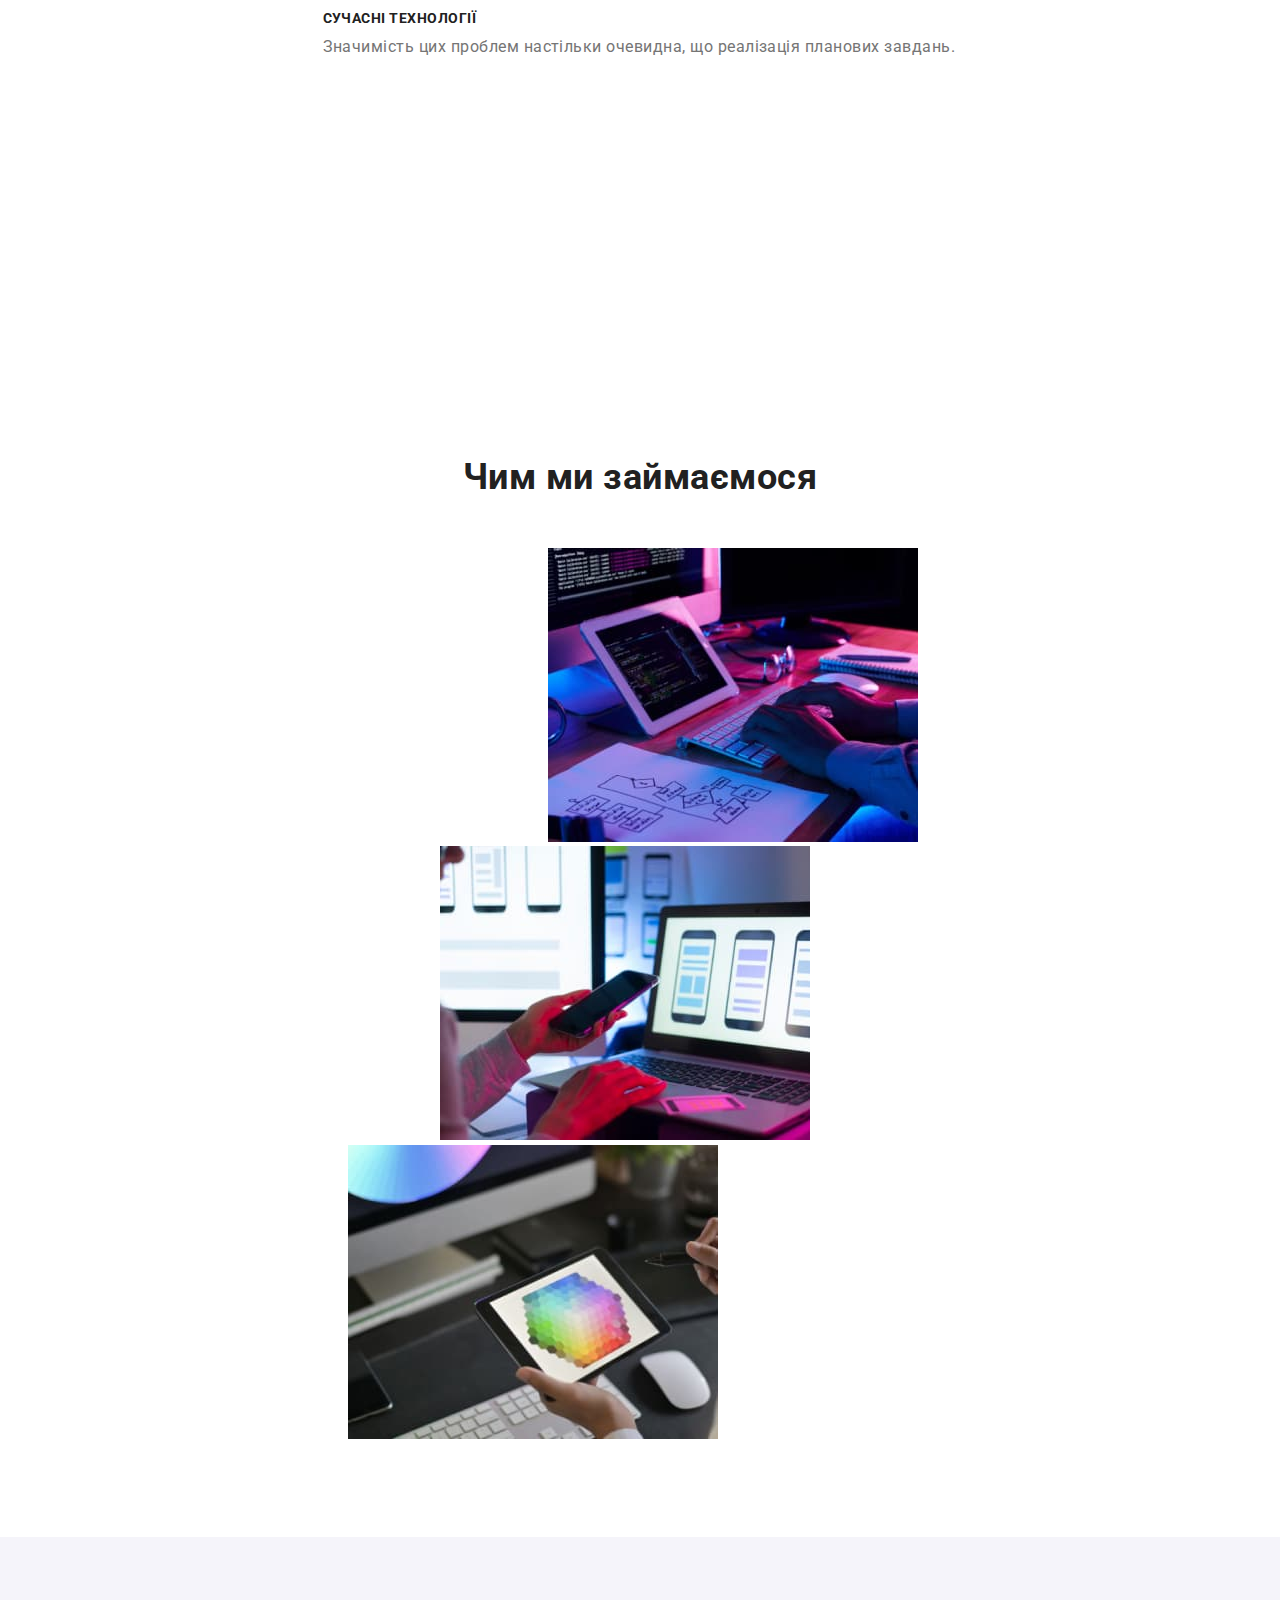
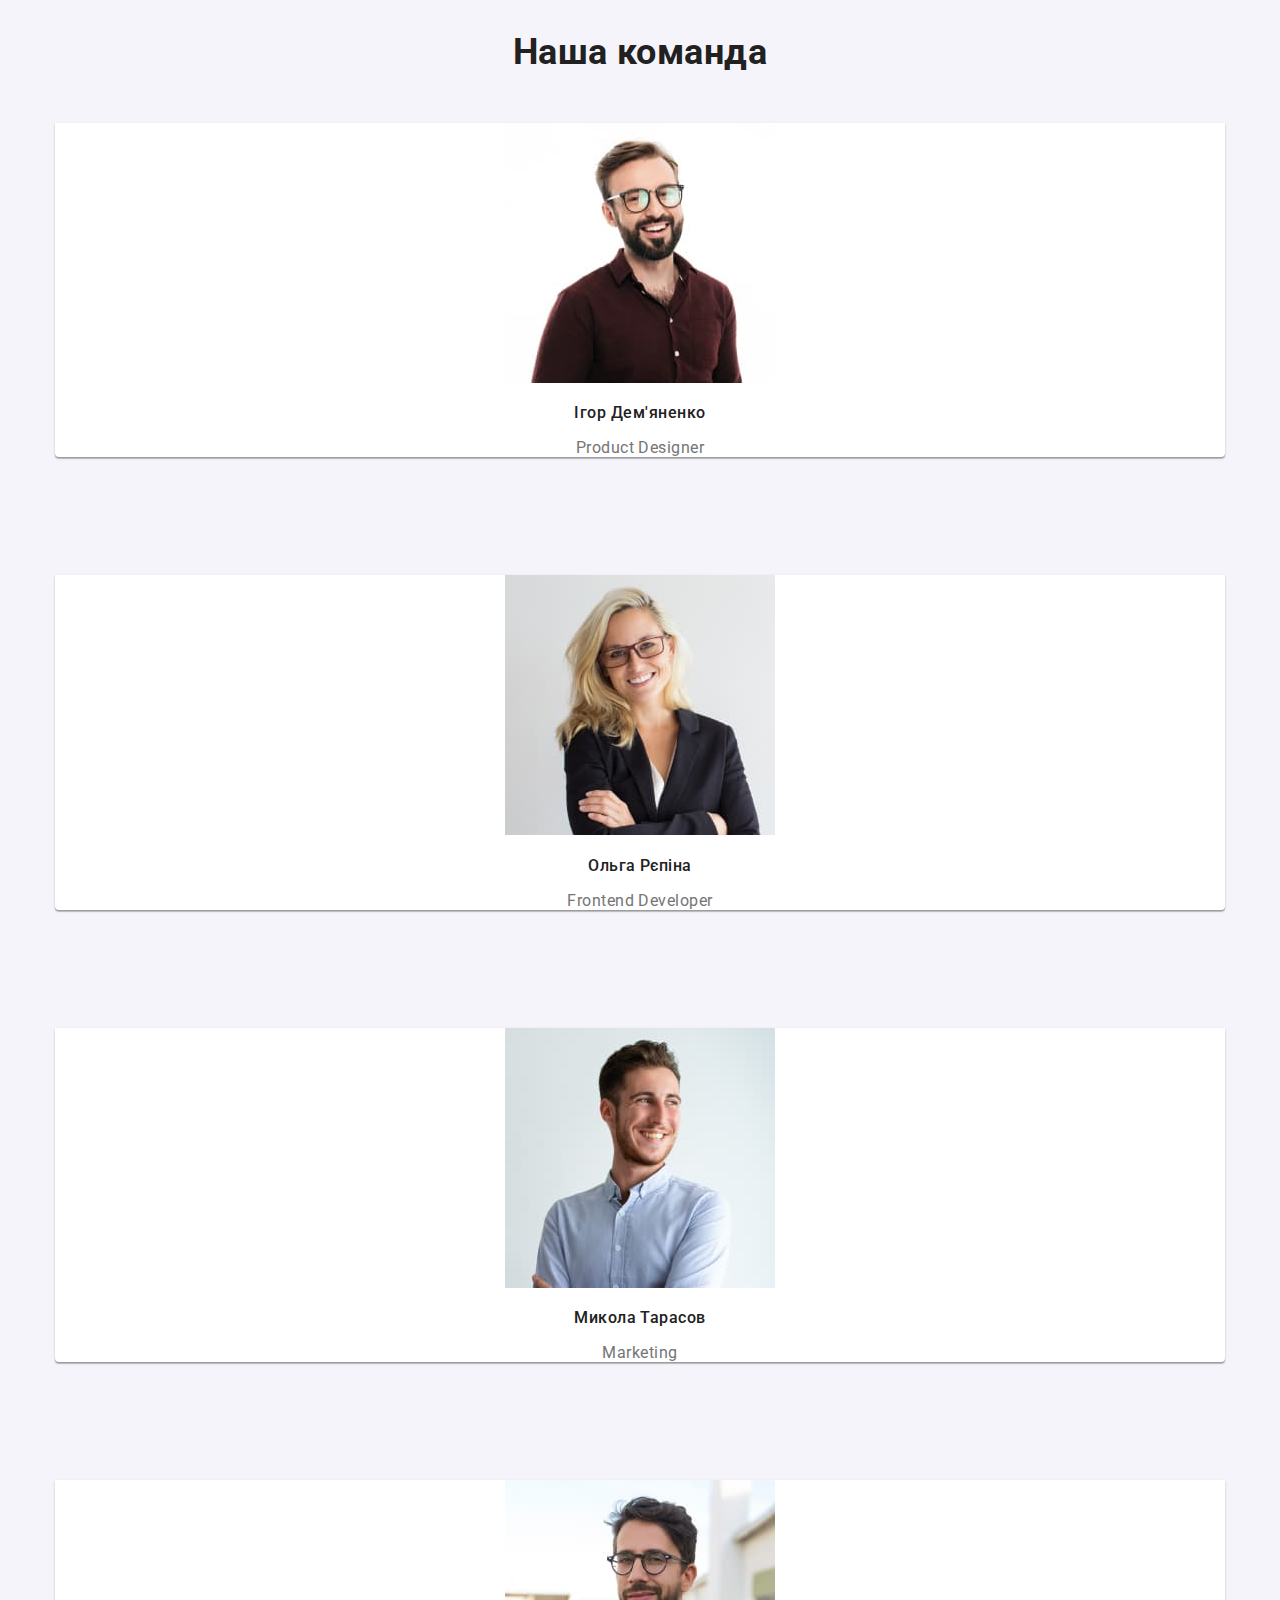
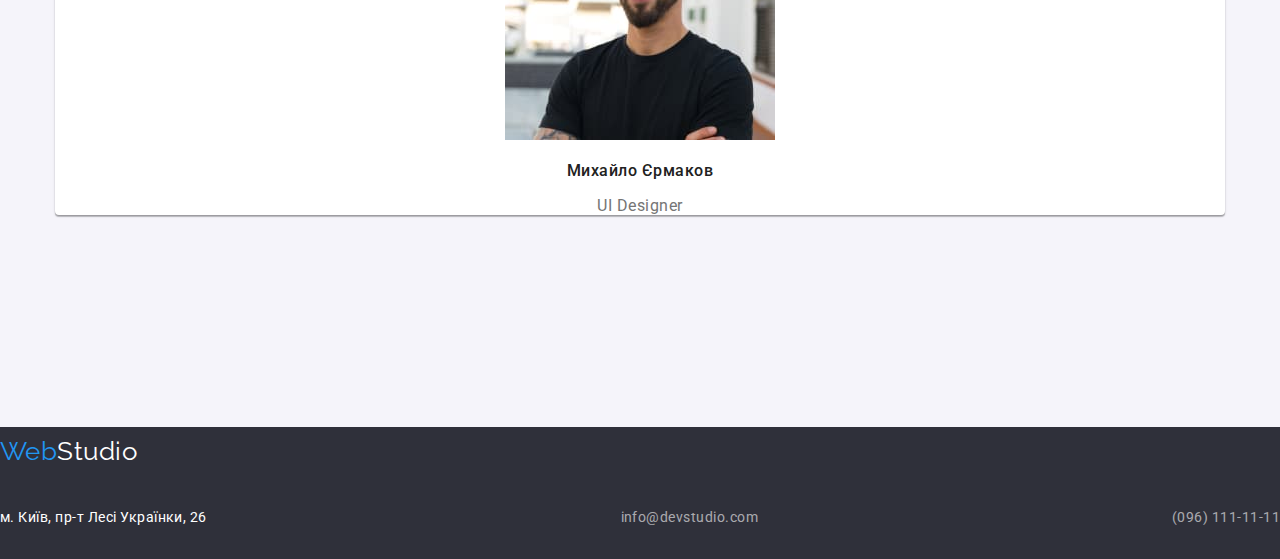
==== commit 63795df7: "Добив Header" ====
--- a/index.html
+++ b/index.html
@@ -39,17 +39,18 @@
             <li class="nav-link"><a href="#" class="link">Контакти</a></li>
           </ul>
         </nav>
-
-        <ul class="nav list">
-          <li class="nav-contact">
-            <a href="mailto:info@devstudio.com" class="item"
-              >info@devstudio.com</a
-            >
-          </li>
-          <li class="nav-contact">
-            <a href="tel:+380961111111" class="item">+38 096 111 11 11</a>
-          </li>
-        </ul>
+        <div class="container-contact">
+          <ul class="nav list">
+            <li class="nav-contact">
+              <a href="mailto:info@devstudio.com" class="item"
+                >info@devstudio.com</a
+              >
+            </li>
+            <li class="nav-contact">
+              <a href="tel:+380961111111" class="item">+38 096 111 11 11</a>
+            </li>
+          </ul>
+        </div>
       </div>
     </header>
 
@@ -100,34 +101,60 @@
 
       <!-- Що робимо -->
       <section class="section-work">
-       <div class="container-work"> 
+        <div class="container-work">
+          <h2 class="work-title">Чим ми займаємося</h2>
+          <ul class="work-list list">
+            <li class="photo-work">
+              <img
+                src="./images/pict1.jpg"
+                alt="Друкує на клавіатурі компьютера"
+                width="370"
+              />
+            </li>
+            <li class="photo-work">
+              <img
+                src="./images/pict2.jpg"
+                alt="Працює з ноутбуком"
+                width="370"
+              />
+            </li>
+            <li class="photo-work">
+              <img
+                src="./images/pict3.jpg"
+                alt="Малює на планшеті"
+                width="370"
+              />
+            </li>
+          </ul>
+        </div>
       </section>
 
       <!-- Наша команда -->
       <section class="section-team">
-        <h2 class="team-title">Наша команда</h2>
-        <ul class="team list">
-          <li class="tiam-foto">
-            <img src="./images/photo1.jpg" alt="Ігор" width="270" />
-            <h3 class="title">Ігор Дем'яненко</h3>
-            <p class="subtitle">Product Designer</p>
-          </li>
-          <li class="tiam-foto">
-            <img src="./images/photo2.jpg" alt="Ольга" width="270" />
-            <h3 class="title">Ольга Рєпіна</h3>
-            <p class="subtitle">Frontend Developer</p>
-          </li>
-          <li class="tiam-foto">
-            <img src="./images/photo3.jpg" alt="Микола" width="270" />
-            <h3 class="title">Микола Тарасов</h3>
-            <p class="subtitle">Marketing</p>
-          </li>
-          <li class="tiam-foto">
-            <img src="./images/photo4.jpg" alt="Михайло" width="270" />
-            <h3 class="title">Михайло Єрмаков</h3>
-            <p class="subtitle">UI Designer</p>
-          </li>
-        </ul>
+        <div class="container-team">
+          <h2 class="team-title">Наша команда</h2>
+          <ul class="team list">
+            <li class="tiam-foto">
+              <img src="./images/photo1.jpg" alt="Ігор" width="270" />
+              <h3 class="title">Ігор Дем'яненко</h3>
+              <p class="subtitle">Product Designer</p>
+            </li>
+            <li class="tiam-foto">
+              <img src="./images/photo2.jpg" alt="Ольга" width="270" />
+              <h3 class="title">Ольга Рєпіна</h3>
+              <p class="subtitle">Frontend Developer</p>
+            </li>
+            <li class="tiam-foto">
+              <img src="./images/photo3.jpg" alt="Микола" width="270" />
+              <h3 class="title">Микола Тарасов</h3>
+              <p class="subtitle">Marketing</p>
+            </li>
+            <li class="tiam-foto">
+              <img src="./images/photo4.jpg" alt="Михайло" width="270" />
+              <h3 class="title">Михайло Єрмаков</h3>
+              <p class="subtitle">UI Designer</p>
+            </li>
+          </ul>
         </div>
       </section>
     </main>
--- a/css/styles.css
+++ b/css/styles.css
@@ -21,7 +21,6 @@
 }
 
 body {
-  margin: 0;
   color: var(--primary-text-color);
   font-family: Roboto, sans-serif;
   letter-spacing: 0.03em;
@@ -88,6 +87,10 @@
   margin-right: 50px;
 }
 
+.nav-link:last-child {
+  padding-right: 344px;
+}
+
 .nav-link .link {
   color: var(--primary-text-color);
   display: block;
@@ -109,18 +112,21 @@
   color: var(--accent-color);
 }
 
+.container-contact {
+  width: 100%;
+  max-width: 1200px;
+  margin: 0 auto;
+}
 .nav {
   display: flex;
-  padding: 32px 0;
-
-  margin: 0 auto;
-}
-
-.nav-contact:not(:last-child) {
-  margin-right: 50px;
+  justify-content: space-between;
+  align-content: center;
+  padding-top: 32px;
+  padding-bottom: 32px;
 }
 
 .nav .item {
+  display: inline-block;
   color: var(--text-color);
 
   font-weight: 500;
@@ -204,7 +210,7 @@
 }
 
 .container-benefits {
-  display: inline-block;
+  display: flex;
   justify-content: center;
   align-items: center;
   width: 100%;
@@ -243,21 +249,55 @@
   text-align: center;
 }
 
+.container-work {
+  width: 100%;
+  max-width: 1200px;
+  margin: 0 auto;
+  padding: 0 15px;
+}
+
+.work-list {
+}
+
 .work-title {
+  margin-top: 0;
+  margin-bottom: 50px;
+
   color: var(--primary-text-color);
 
   font-size: 36px;
   line-height: 1.17;
 }
 
+.photo-work {
+  margin-right: 30px;
+}
+
+.photo-work:last-child {
+  margin-right: 215px;
+}
+
+.photo-work:first-child {
+  margin-left: 215px;
+}
 /* Section Наша команда */
 
 .section-team {
   padding: 94px 0;
+  text-align: center;
   background-color: var(--background-color-sekondary);
 }
 
+.container-team {
+  width: 100%;
+  max-width: 1200px;
+  margin: 0 auto;
+  padding: 0 15px;
+}
+
 .team-title {
+  margin-top: 0;
+  margin-bottom: 50px;
   color: var(--primary-text-color);
 
   font-size: 36px;
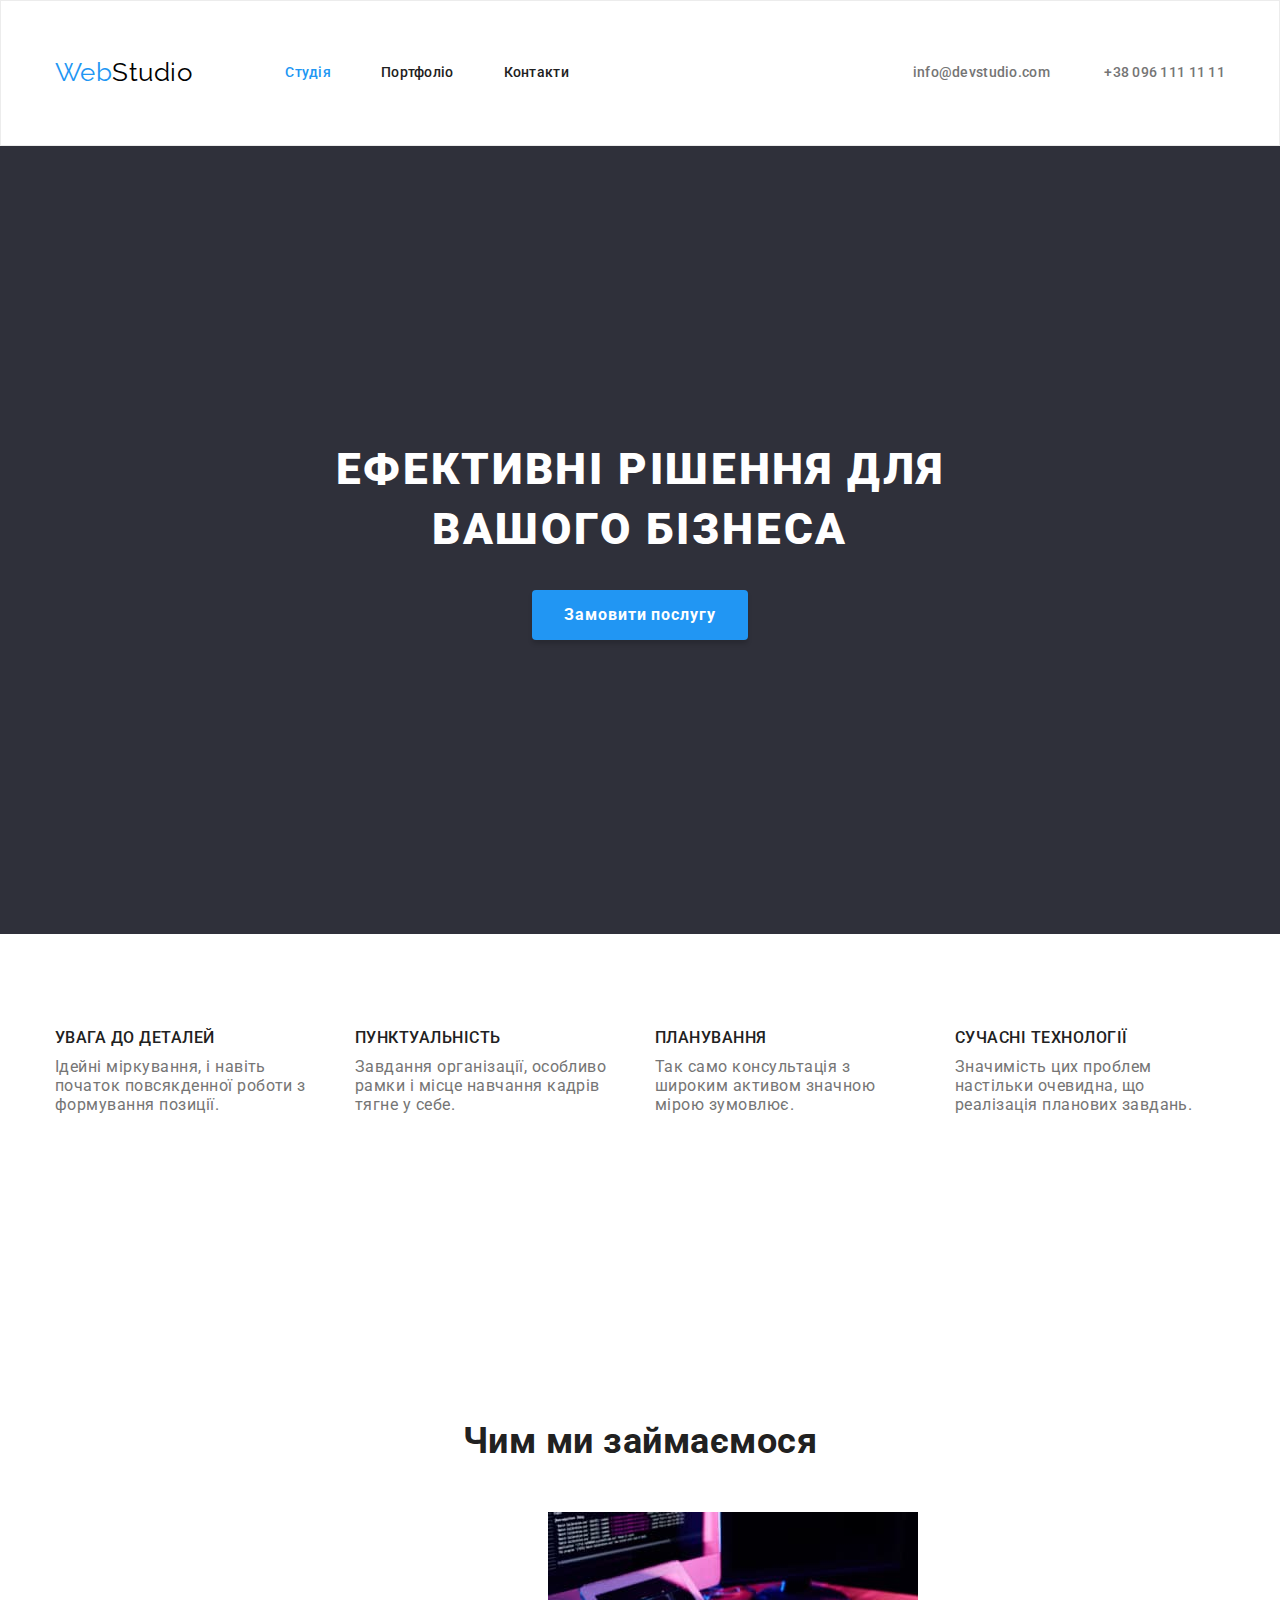
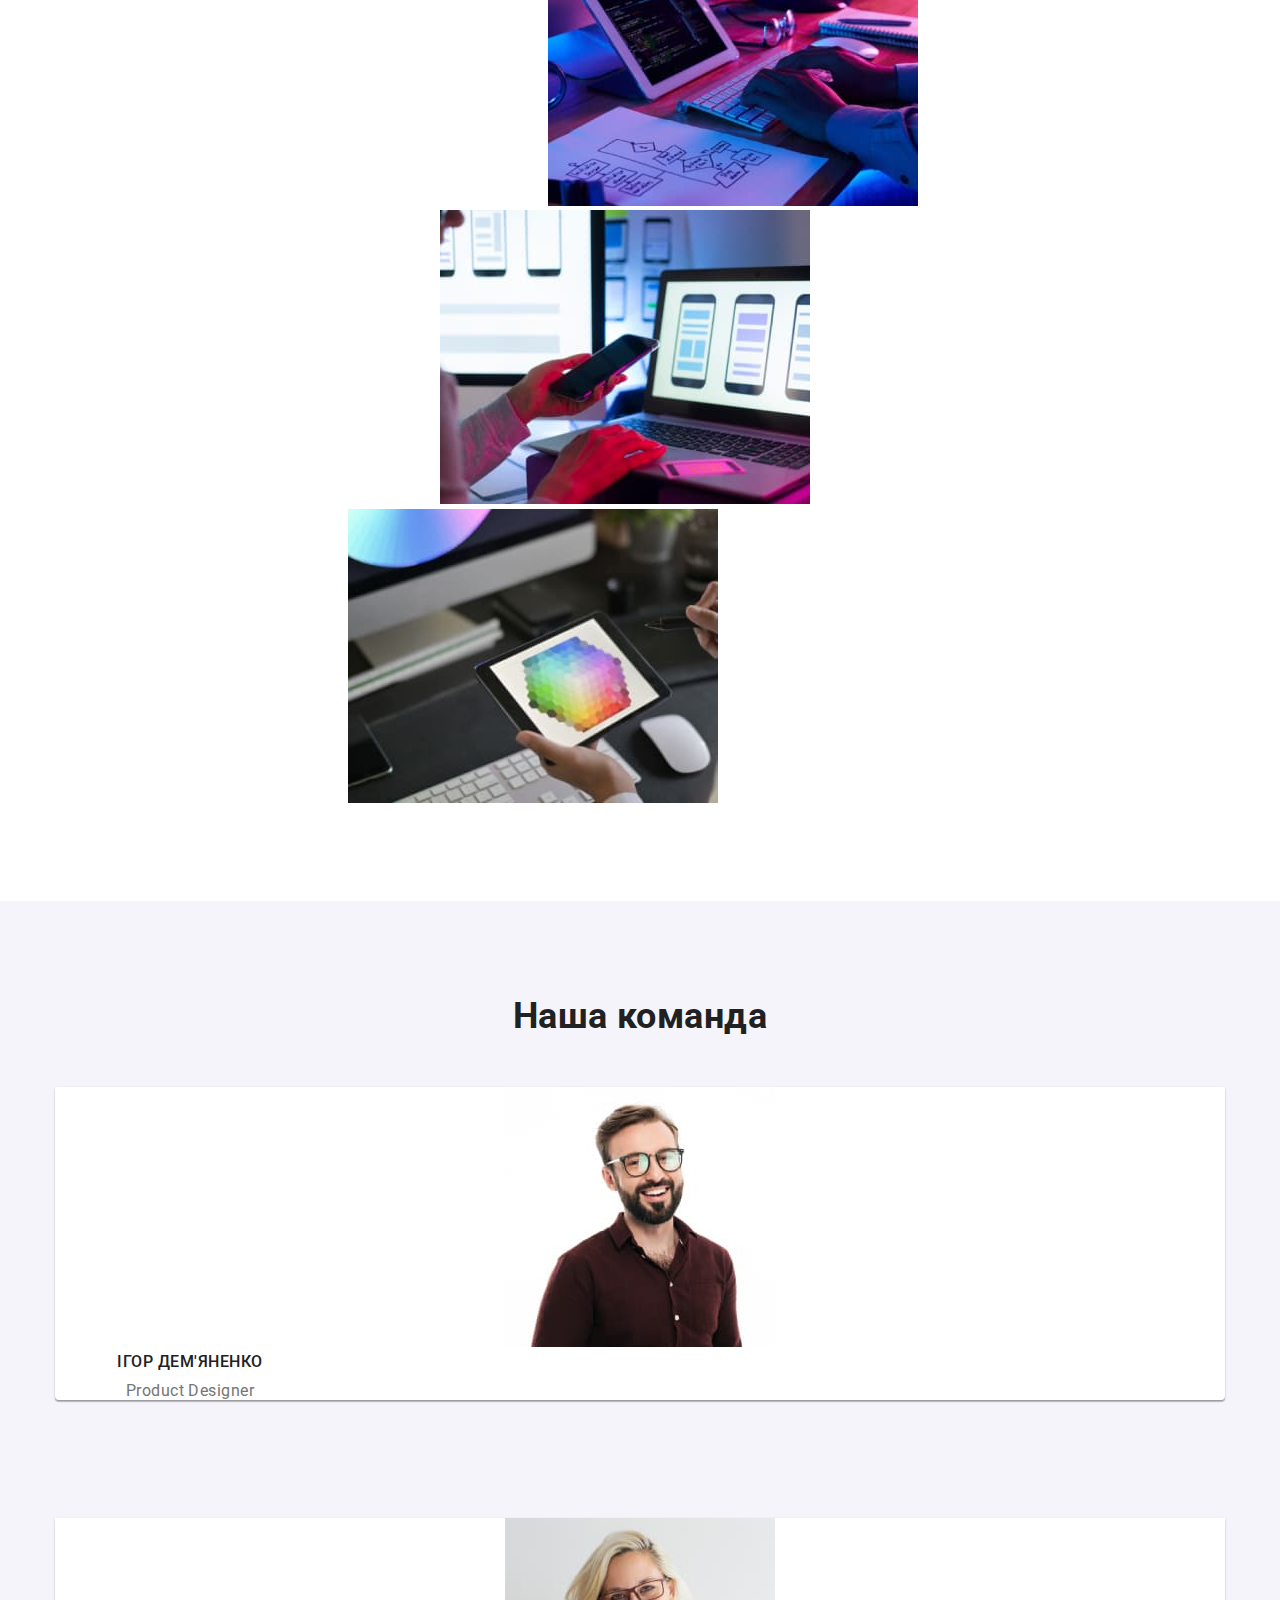
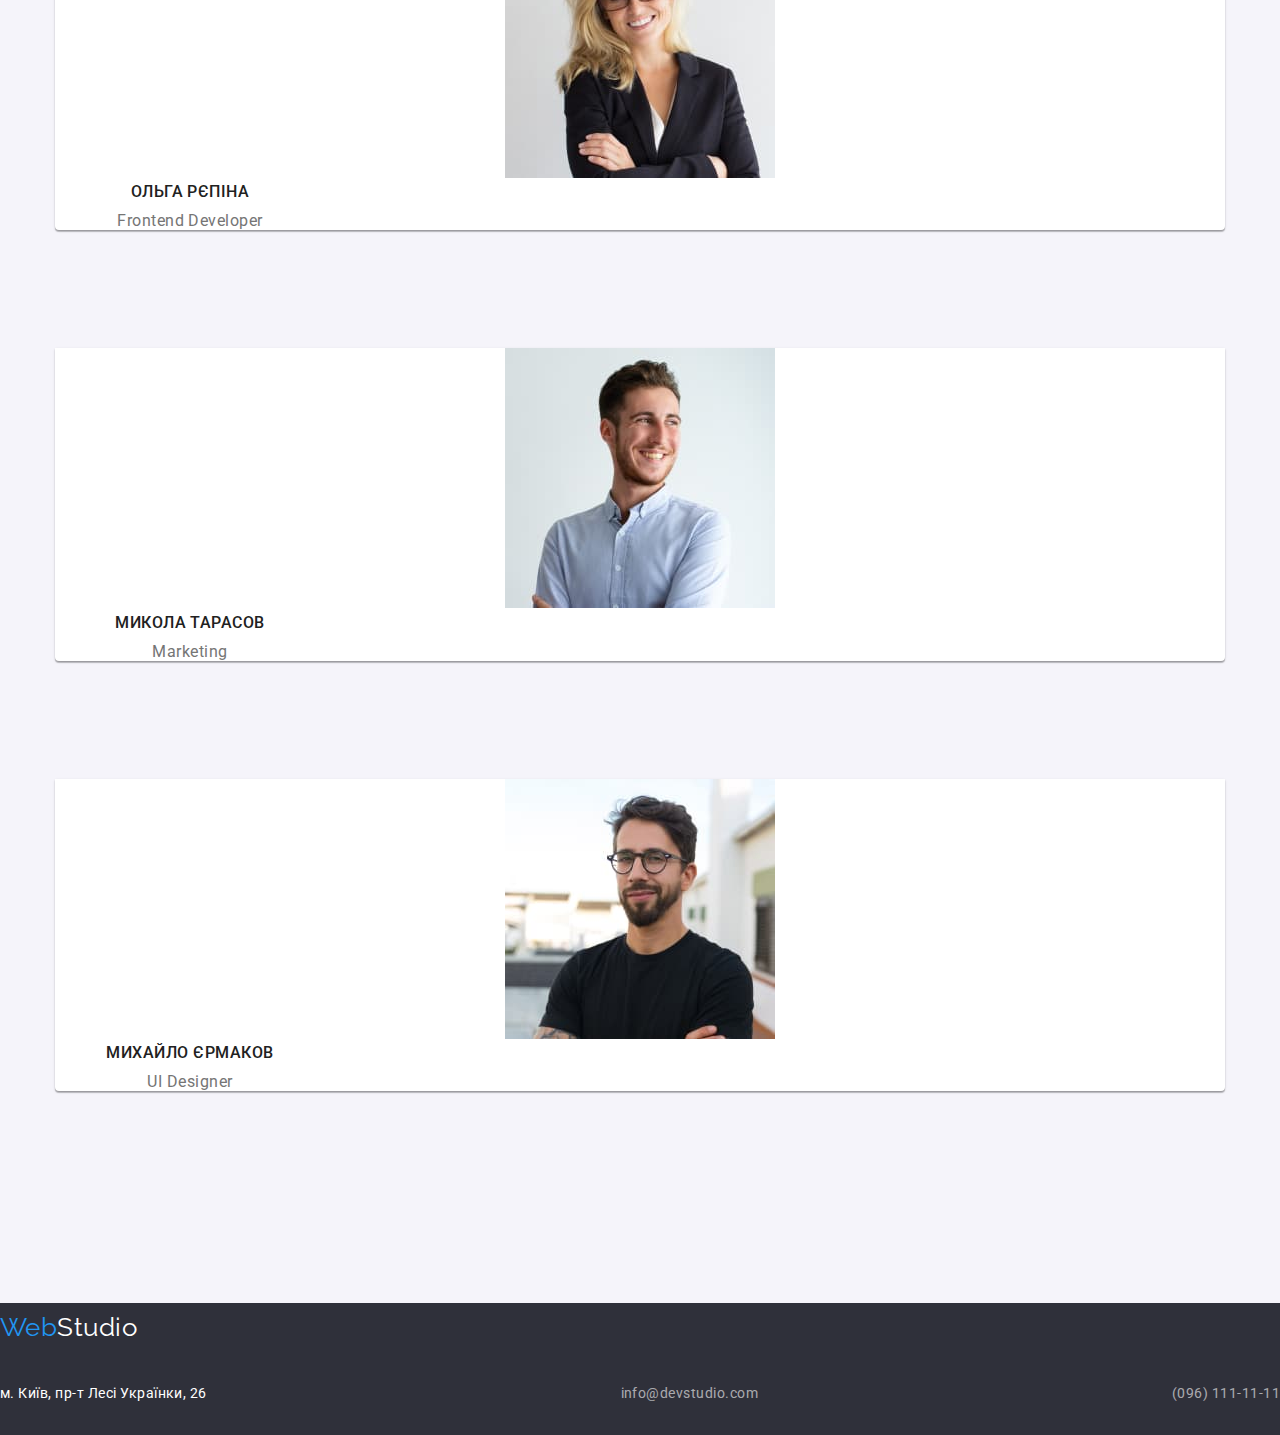
==== commit 6402b4b3: "Переваги flexy" ====
--- a/index.html
+++ b/index.html
@@ -67,29 +67,29 @@
       <section class="section-benefits">
         <div class="container-benefits">
           <h2 hidden>Наши переваги</h2>
-          <ul class="section-benefits list">
+          <ul class="section-title list">
             <li class="title-benefits">
-              <h3 class="section-title">Увага до деталей</h3>
+              <h3 class="title">Увага до деталей</h3>
               <p class="subtitle">
                 Ідейні міркування, і навіть початок повсякденної роботи з
                 формування позиції.
               </p>
             </li>
             <li class="title-benefits">
-              <h3 class="section-title">Пунктуальність</h3>
+              <h3 class="title">Пунктуальність</h3>
               <p class="subtitle">
                 Завдання організації, особливо рамки і місце навчання кадрів
                 тягне у себе.
               </p>
             </li>
             <li class="title-benefits">
-              <h3 class="section-title">Планування</h3>
+              <h3 class="title">Планування</h3>
               <p class="subtitle">
                 Так само консультація з широким активом значною мірою зумовлює.
               </p>
             </li>
             <li class="title-benefits">
-              <h3 class="section-title">Сучасні технології</h3>
+              <h3 class="title">Сучасні технології</h3>
               <p class="subtitle">
                 Значимість цих проблем настільки очевидна, що реалізація
                 планових завдань.
--- a/css/styles.css
+++ b/css/styles.css
@@ -88,7 +88,7 @@
 }
 
 .nav-link:last-child {
-  padding-right: 344px;
+  margin-right: 344px;
 }
 
 .nav-link .link {
@@ -123,10 +123,11 @@
   align-content: center;
   padding-top: 32px;
   padding-bottom: 32px;
+  gap: 50px;
 }
 
 .nav .item {
-  display: inline-block;
+  display: block;
   color: var(--text-color);
 
   font-weight: 500;
@@ -150,16 +151,12 @@
 }
 
 .container-hero {
-  display: block;
-  justify-content: center;
   width: 100%;
   max-width: 1200px;
   margin: 0 auto;
 }
 
 .hero-title {
-  display: flex;
-  justify-content: center;
   width: 696px;
   padding-top: 200px;
   margin-top: 0;
@@ -177,9 +174,7 @@
 
 .button {
   cursor: pointer;
-  display: flex;
-  justify-content: center;
-  align-items: center;
+
   min-width: 216px;
   padding: 10px 32px;
   margin-bottom: 200px;
@@ -211,32 +206,35 @@
 
 .container-benefits {
   display: flex;
-  justify-content: center;
-  align-items: center;
+
   width: 100%;
   max-width: 1200px;
   margin: 0 auto;
   padding: 0 15px;
 }
+.section-title {
+  display: flex;
+  gap: 30px;
+}
 
 .title-benefits {
-  min-width: 270px;
-}
-
-.section-title {
-  color: var(--primary-text-color);
-
-  padding-right: 30px;
+}
+
+.title {
+  max-width: 270px;
   margin-bottom: 10px;
   margin-top: 0;
   font-size: 14px;
   line-height: 1.14;
   text-transform: uppercase;
+  color: var(--primary-text-color);
 }
 
 .subtitle {
+  max-width: 270px;
   margin-top: 0;
   margin-bottom: 118px;
+
   color: var(--text-color);
 
   font-size: 14px;
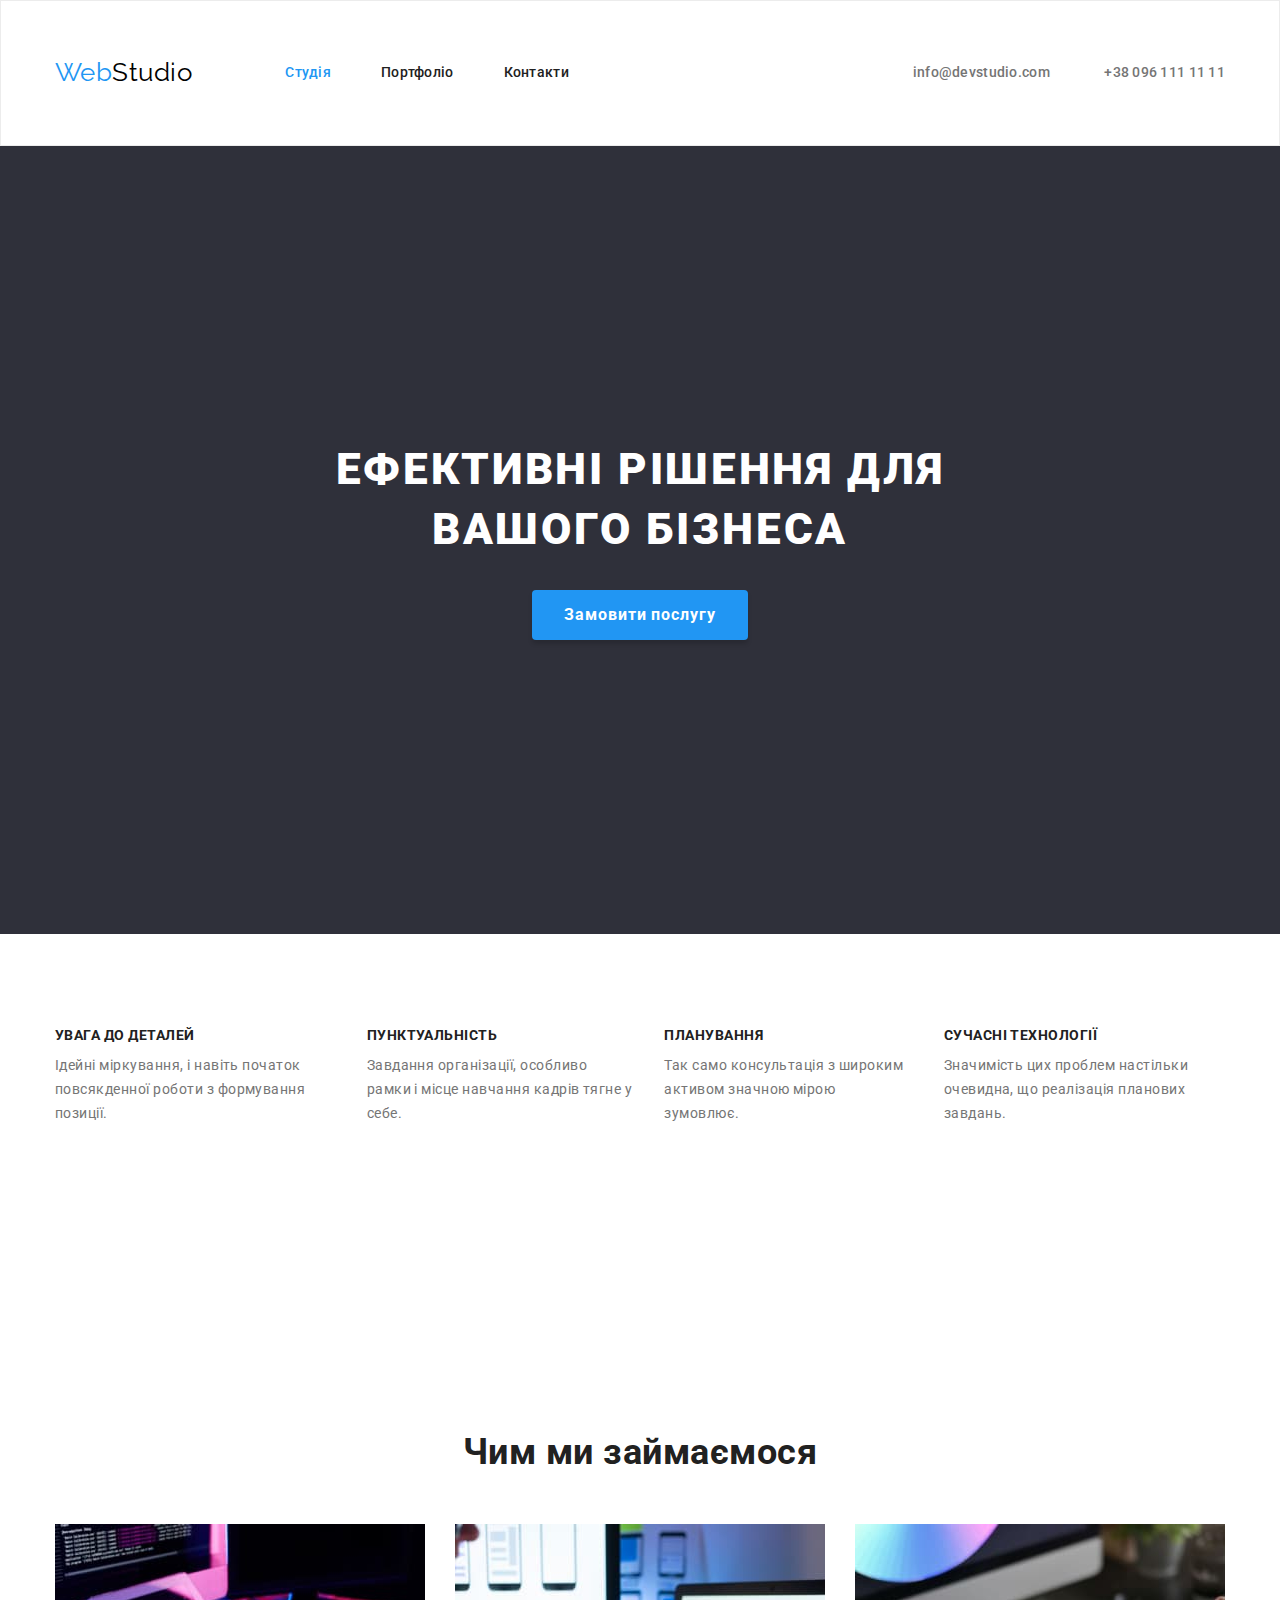
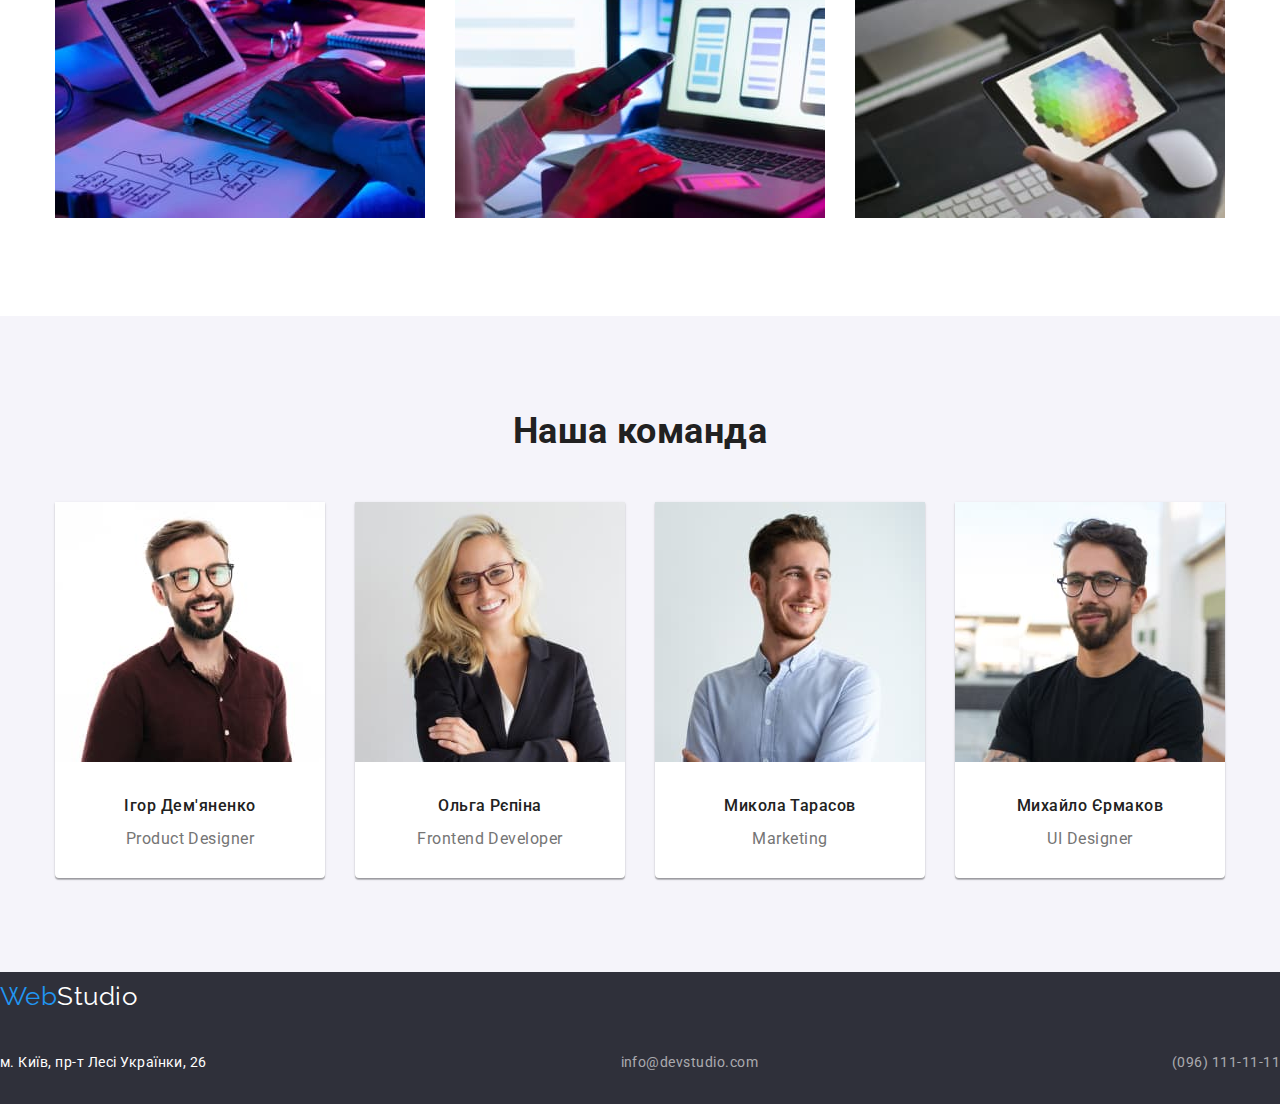
==== commit c13c67cd: "Flex team" ====
--- a/index.html
+++ b/index.html
@@ -69,28 +69,28 @@
           <h2 hidden>Наши переваги</h2>
           <ul class="section-title list">
             <li class="title-benefits">
-              <h3 class="title">Увага до деталей</h3>
-              <p class="subtitle">
+              <h3 class="title-item">Увага до деталей</h3>
+              <p class="subtitle-item">
                 Ідейні міркування, і навіть початок повсякденної роботи з
                 формування позиції.
               </p>
             </li>
             <li class="title-benefits">
-              <h3 class="title">Пунктуальність</h3>
-              <p class="subtitle">
+              <h3 class="title-item">Пунктуальність</h3>
+              <p class="subtitle-item">
                 Завдання організації, особливо рамки і місце навчання кадрів
                 тягне у себе.
               </p>
             </li>
             <li class="title-benefits">
-              <h3 class="title">Планування</h3>
-              <p class="subtitle">
+              <h3 class="title-item">Планування</h3>
+              <p class="subtitle-item">
                 Так само консультація з широким активом значною мірою зумовлює.
               </p>
             </li>
             <li class="title-benefits">
-              <h3 class="title">Сучасні технології</h3>
-              <p class="subtitle">
+              <h3 class="title-item">Сучасні технології</h3>
+              <p class="subtitle-item">
                 Значимість цих проблем настільки очевидна, що реалізація
                 планових завдань.
               </p>
@@ -160,6 +160,7 @@
     </main>
 
     <!-- Футер -->
+    <section class="section-footer">
     <footer class="footer">
       <a href="./index.html" lang="en" class="logo">
         <span class="logo-webf">Web</span
@@ -190,6 +191,7 @@
           </li>
         </ul>
       </address>
+      </section>
     </footer>
   </body>
 </html>
--- a/css/styles.css
+++ b/css/styles.css
@@ -157,7 +157,7 @@
 }
 
 .hero-title {
-  width: 696px;
+  max-width: 696px;
   padding-top: 200px;
   margin-top: 0;
   margin-bottom: 30px;
@@ -214,14 +214,15 @@
 }
 .section-title {
   display: flex;
+
   gap: 30px;
 }
 
 .title-benefits {
-}
-
-.title {
-  max-width: 270px;
+  display: block;
+}
+
+.title-item {
   margin-bottom: 10px;
   margin-top: 0;
   font-size: 14px;
@@ -230,15 +231,13 @@
   color: var(--primary-text-color);
 }
 
-.subtitle {
-  max-width: 270px;
+.subtitle-item {
   margin-top: 0;
   margin-bottom: 118px;
-
   color: var(--text-color);
 
   font-size: 14px;
-  line-height: 1.7;
+  line-height: 1.71;
 }
 
 /* Section Що робимо */
@@ -255,6 +254,10 @@
 }
 
 .work-list {
+  display: flex;
+  justify-content: center;
+  align-items: center;
+  gap: 30px;
 }
 
 .work-title {
@@ -265,10 +268,6 @@
 
   font-size: 36px;
   line-height: 1.17;
-}
-
-.photo-work {
-  margin-right: 30px;
 }
 
 .photo-work:last-child {
@@ -293,9 +292,20 @@
   padding: 0 15px;
 }
 
+.team {
+  display: flex;
+  justify-content: center;
+  align-items: center;
+  gap: 30px;
+}
+
 .team-title {
+  display: flex;
+  justify-content: center;
+  align-items: center;
   margin-top: 0;
   margin-bottom: 50px;
+
   color: var(--primary-text-color);
 
   font-size: 36px;
@@ -303,6 +313,8 @@
 }
 
 .tiam-foto {
+  display: block;
+
   background-color: var(--color-white);
   box-shadow: 0px 1px 3px rgba(0, 0, 0, 0.12), 0px 1px 1px rgba(0, 0, 0, 0.14),
     0px 2px 1px rgba(0, 0, 0, 0.2);
@@ -310,6 +322,8 @@
 }
 
 .title {
+  margin-top: 30px;
+  margin-bottom: 0;
   color: var(--primary-text-color);
 
   font-weight: 500;
@@ -318,6 +332,8 @@
 }
 
 .subtitle {
+  margin-top: 10pt;
+  margin-bottom: 30px;
   color: var(--text-color);
 
   font-size: 16px;
@@ -325,6 +341,9 @@
 }
 
 /* Footer */
+.section-footer {
+  padding-top: 0;
+}
 
 .logo .logo-webf {
   color: var(--accent-color);
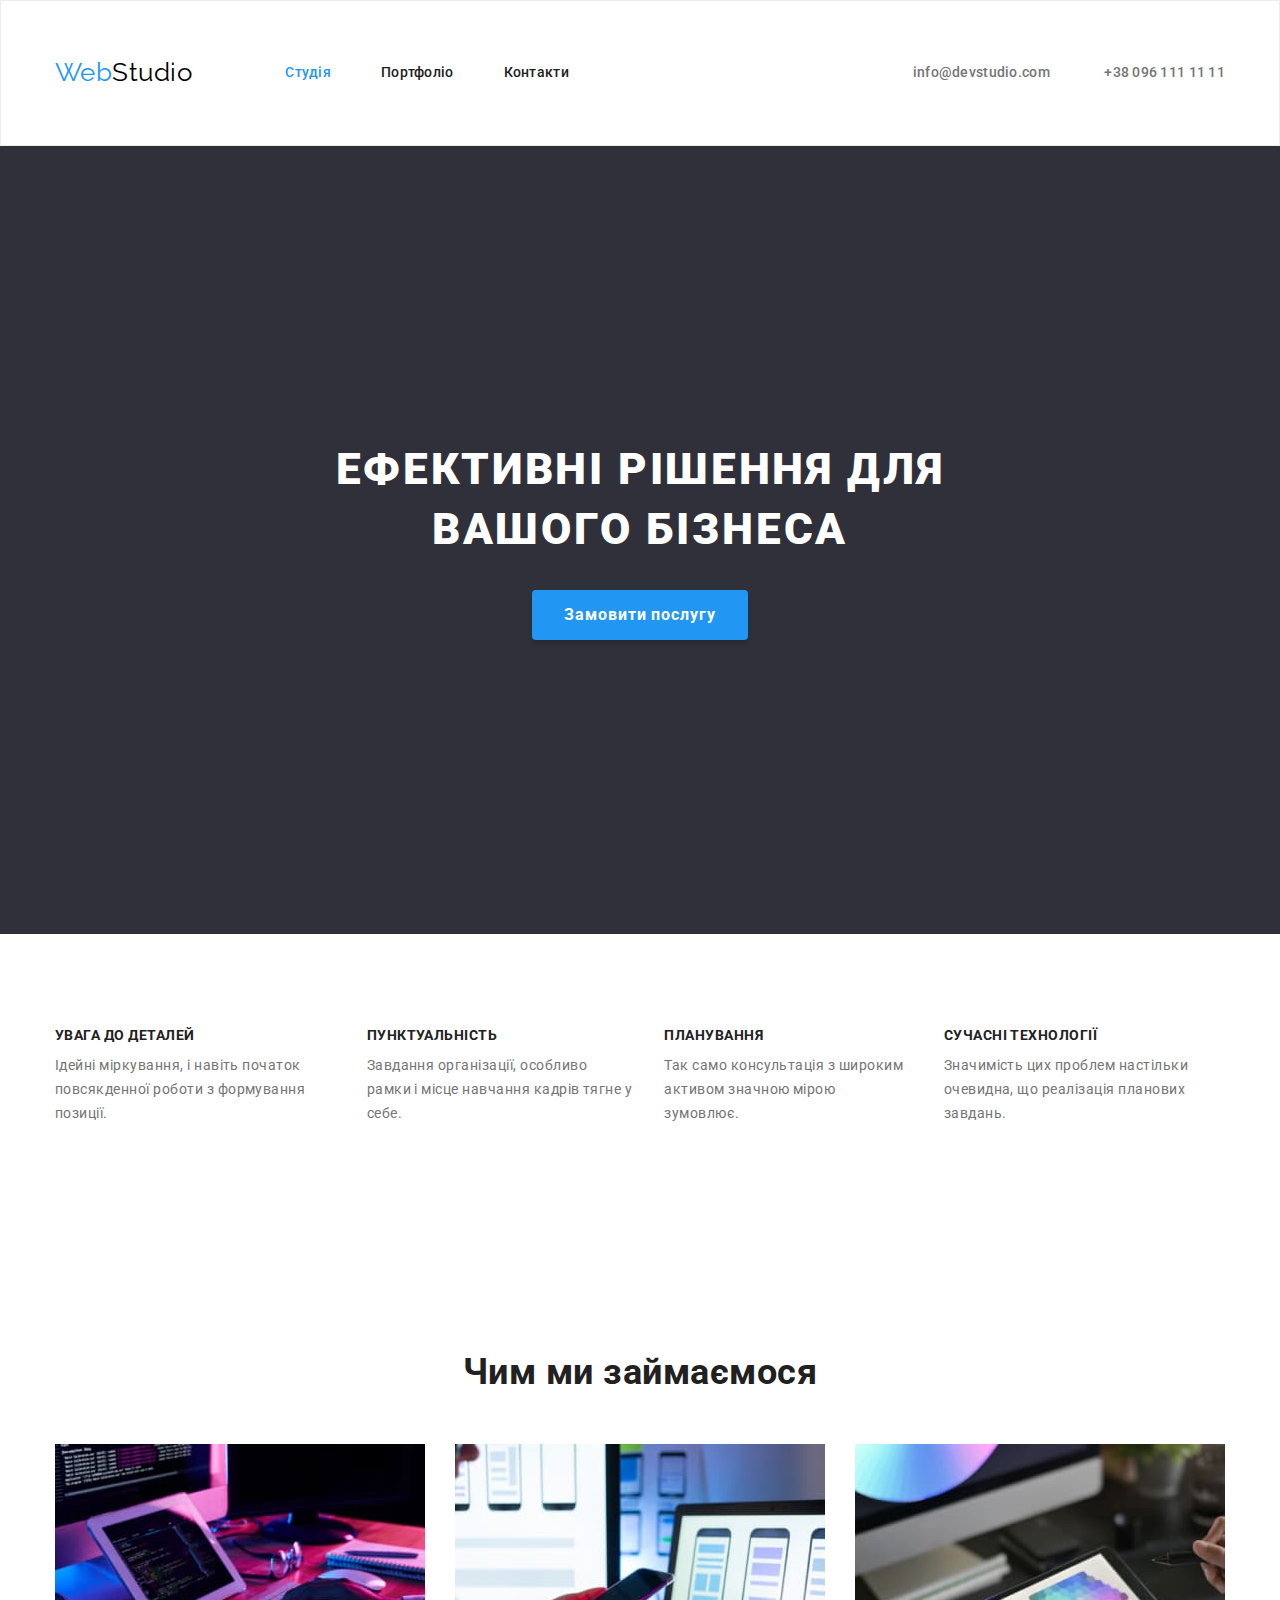
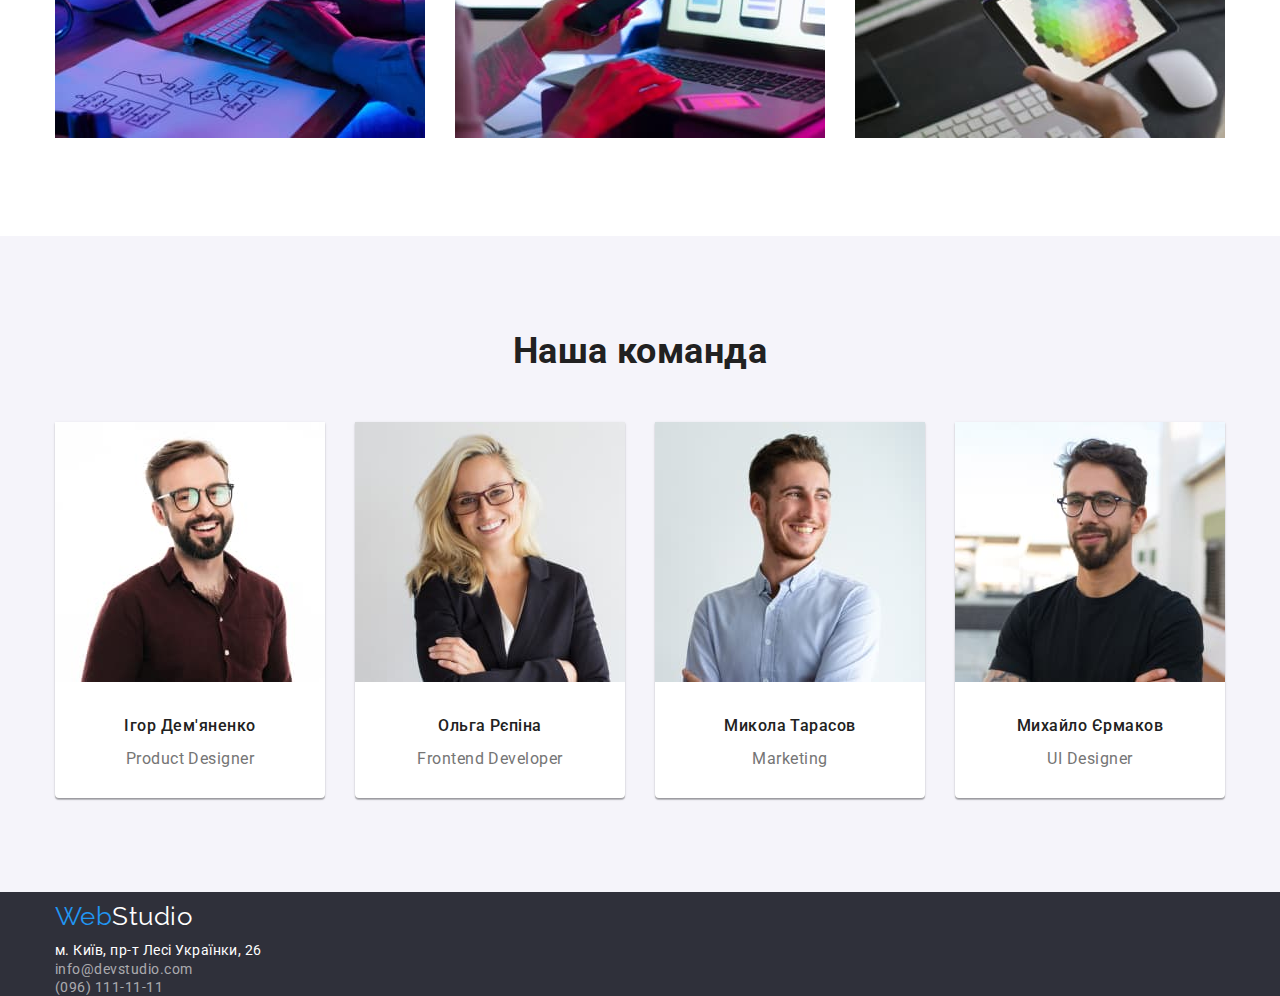
==== commit f6413161: "Flex footer" ====
--- a/index.html
+++ b/index.html
@@ -160,38 +160,38 @@
     </main>
 
     <!-- Футер -->
-    <section class="section-footer">
     <footer class="footer">
-      <a href="./index.html" lang="en" class="logo">
-        <span class="logo-webf">Web</span
-        ><span class="logo-studiof">Studio</span>
-      </a>
+      <div class="container-footer">
+        <a href="./index.html" lang="en" class="logo">
+          <span class="logo-webf">Web</span
+          ><span class="logo-studiof">Studio</span>
+        </a>
 
-      <address>
-        <ul class="nav list">
-          <li>
-            <a
-              class="items"
-              href="https://goo.gl/maps/CPtrU1FHBa2aNyZL9"
-              target="_blank"
-              rel="noopener noreferrer nofollow"
-            >
-              м. Київ, пр-т Лесі Українки, 26</a
-            >
-          </li>
-          <li>
-            <a class="items-contact" href="mailto:info@devstudio.com"
-              >info@devstudio.com</a
-            >
-          </li>
-          <li>
-            <a class="items-contact" href="tel:+380961111111"
-              >(096) 111-11-11</a
-            >
-          </li>
-        </ul>
-      </address>
-      </section>
+        <address>
+          <ul class="nav-footer list">
+            <li>
+              <a
+                class="items"
+                href="https://goo.gl/maps/CPtrU1FHBa2aNyZL9"
+                target="_blank"
+                rel="noopener noreferrer nofollow"
+              >
+                м. Київ, пр-т Лесі Українки, 26</a
+              >
+            </li>
+            <li>
+              <a class="items-contact" href="mailto:info@devstudio.com"
+                >info@devstudio.com</a
+              >
+            </li>
+            <li>
+              <a class="items-contact" href="tel:+380961111111"
+                >(096) 111-11-11</a
+              >
+            </li>
+          </ul>
+        </address>
+      </div>
     </footer>
   </body>
 </html>
--- a/css/styles.css
+++ b/css/styles.css
@@ -214,6 +214,7 @@
 }
 .section-title {
   display: flex;
+  padding-bottom: 24px;
 
   gap: 30px;
 }
@@ -233,7 +234,7 @@
 
 .subtitle-item {
   margin-top: 0;
-  margin-bottom: 118px;
+
   color: var(--text-color);
 
   font-size: 14px;
@@ -341,8 +342,16 @@
 }
 
 /* Footer */
-.section-footer {
+.footer {
   padding-top: 0;
+  background-color: var(--background-color-primary);
+}
+
+.container-footer {
+  width: 100%;
+  max-width: 1200px;
+  margin: 0 auto;
+  padding: 0 15px;
 }
 
 .logo .logo-webf {
@@ -364,10 +373,9 @@
 }
 
 .footer {
-  background-color: var(--background-color-primary);
-}
-
-.nav .items {
+}
+
+.nav-footer .items {
   color: var(--color-white);
 
   font-style: normal;
@@ -376,12 +384,12 @@
   text-decoration: none;
 }
 
-.nav .items:hover,
-.nav .items:focus {
-  color: var(--accent-color);
-}
-
-.nav .items-contact {
+.nav-footer .items:hover,
+.nav-footer .items:focus {
+  color: var(--accent-color);
+}
+
+.nav-footer .items-contact {
   color: var(--color-text-contact);
 
   font-style: normal;
@@ -390,8 +398,8 @@
   text-decoration: none;
 }
 
-.nav .items-contact:hover,
-.nav .items-contact:focus {
+.nav-footer .items-contact:hover,
+.nav-footer .items-contact:focus {
   color: var(--accent-color);
 }
 
